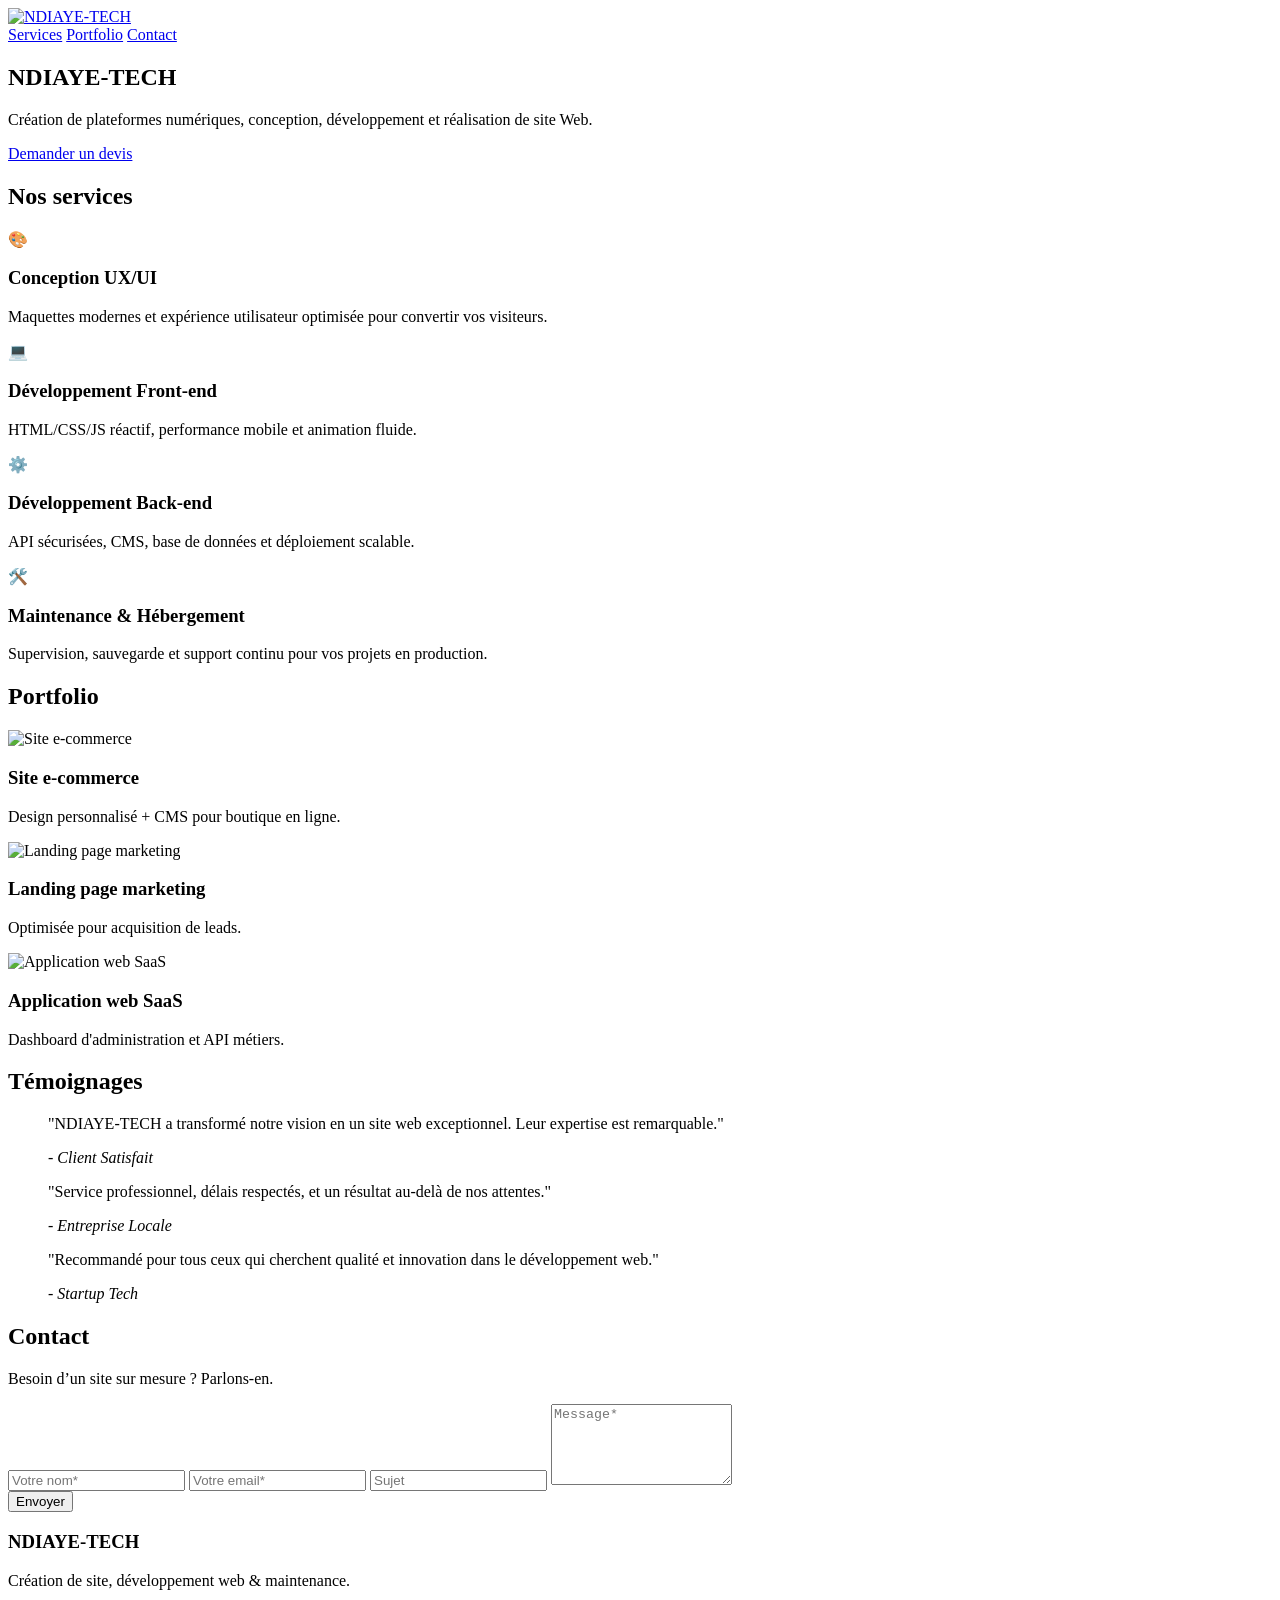
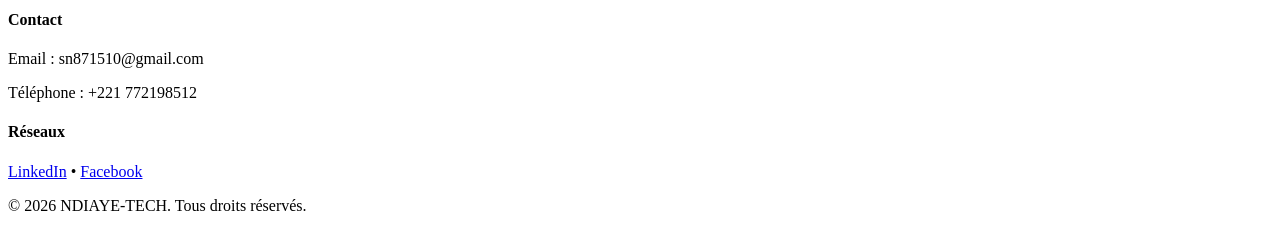
==== index.html @ 56612da7 "Create index.html" ====
<!doctype html>
<html lang="fr">
  <head>
    <meta charset="UTF-8" />
    <meta name="viewport" content="width=device-width, initial-scale=1.0" />
    <title>NDIAYE-TECH - Agence Web</title>
    <meta name="description" content="NDIAYE-TECH - Conception et réalisation de sites Web" />
    <link rel="preconnect" href="https://fonts.googleapis.com" />
    <link rel="preconnect" href="https://fonts.gstatic.com" crossorigin />
    <link href="https://fonts.googleapis.com/css2?family=Inter:wght@400;600;700;800&display=swap" rel="stylesheet" />
    <link rel="stylesheet" href="styles.css" />
  </head>
  <body>
    <header class="site-header">
      <div class="container">
        <a href="#" class="logo">
          <img src="logo.png" alt="NDIAYE-TECH" />
        </a>
        <nav>
          <a href="#services">Services</a>
          <a href="#portfolio">Portfolio</a>
          <a href="#contact">Contact</a>
        </nav>
      </div>
    </header>

    <main>
      <section class="hero" id="home">
        <div class="container hero-content">
          <h1>NDIAYE-TECH</h1>
          <p>Création de plateformes numériques, conception, développement et réalisation de site Web.</p>
          <a class="btn btn-primary" href="#contact">Demander un devis</a>
        </div>
      </section>

      <section id="services" class="section services">
        <div class="container">
          <h2>Nos services</h2>
          <div class="grid cards">
            <article class="card">
              <div class="icon">🎨</div>
              <h3>Conception UX/UI</h3>
              <p>Maquettes modernes et expérience utilisateur optimisée pour convertir vos visiteurs.</p>
            </article>
            <article class="card">
              <div class="icon">💻</div>
              <h3>Développement Front-end</h3>
              <p>HTML/CSS/JS réactif, performance mobile et animation fluide.</p>
            </article>
            <article class="card">
              <div class="icon">⚙️</div>
              <h3>Développement Back-end</h3>
              <p>API sécurisées, CMS, base de données et déploiement scalable.</p>
            </article>
            <article class="card">
              <div class="icon">🛠️</div>
              <h3>Maintenance & Hébergement</h3>
              <p>Supervision, sauvegarde et support continu pour vos projets en production.</p>
            </article>
          </div>
        </div>
      </section>

      <section id="portfolio" class="section portfolio">
        <div class="container">
          <h2>Portfolio</h2>
          <div class="grid cards">
            <article class="card">
              <img src="https://images.unsplash.com/photo-1552664730-d307ca884978?ixlib=rb-4.0.3&auto=format&fit=crop&w=800&q=80" alt="Site e-commerce" />
              <h3>Site e-commerce</h3>
              <p>Design personnalisé + CMS pour boutique en ligne.</p>
            </article>
            <article class="card">
              <img src="https://images.unsplash.com/photo-1517694712202-14dd9538aa97?ixlib=rb-4.0.3&auto=format&fit=crop&w=800&q=80" alt="Landing page marketing" />
              <h3>Landing page marketing</h3>
              <p>Optimisée pour acquisition de leads.</p>
            </article>
            <article class="card">
              <img src="https://images.unsplash.com/photo-1551288049-bebda4e38f71?ixlib=rb-4.0.3&auto=format&fit=crop&w=800&q=80" alt="Application web SaaS" />
              <h3>Application web SaaS</h3>
              <p>Dashboard d'administration et API métiers.</p>
            </article>
          </div>
        </div>
      </section>

      <section id="testimonials" class="section testimonials">
        <div class="container">
          <h2>Témoignages</h2>
          <div class="grid testimonials-grid">
            <blockquote class="testimonial">
              <p>"NDIAYE-TECH a transformé notre vision en un site web exceptionnel. Leur expertise est remarquable."</p>
              <cite>- Client Satisfait</cite>
            </blockquote>
            <blockquote class="testimonial">
              <p>"Service professionnel, délais respectés, et un résultat au-delà de nos attentes."</p>
              <cite>- Entreprise Locale</cite>
            </blockquote>
            <blockquote class="testimonial">
              <p>"Recommandé pour tous ceux qui cherchent qualité et innovation dans le développement web."</p>
              <cite>- Startup Tech</cite>
            </blockquote>
          </div>
        </div>
      </section>

      <section id="contact" class="section contact">
        <div class="container">
          <h2>Contact</h2>
          <p>Besoin d’un site sur mesure ? Parlons-en.</p>
          <form id="contactForm" class="form" autocomplete="off">
            <div class="form-grid">
              <input type="text" id="name" required placeholder="Votre nom*" />
              <input type="email" id="email" required placeholder="Votre email*" />
              <input type="text" id="subject" placeholder="Sujet" />
              <textarea id="message" rows="5" required placeholder="Message*"></textarea>
            </div>
            <button type="submit" class="btn btn-primary">Envoyer</button>
            <p id="feedback" class="feedback" aria-live="polite"></p>
          </form>
        </div>
      </section>
    </main>

    <footer class="site-footer">
      <div class="container footer-grid">
        <div>
          <h3>NDIAYE-TECH</h3>
          <p>Création de site, développement web & maintenance.</p>
        </div>
        <div>
          <h4>Contact</h4>
          <p>Email : sn871510@gmail.com</p>
          <p>Téléphone : +221 772198512</p>
        </div>
        <div>
          <h4>Réseaux</h4>
          <p><a href="#">LinkedIn</a> • <a href="#">Facebook</a></p>
        </div>
      </div>
      <p class="copyright">© 2026 NDIAYE-TECH. Tous droits réservés.</p>
    </footer>

    <script src="script.js"></script>
  </body>
</html>
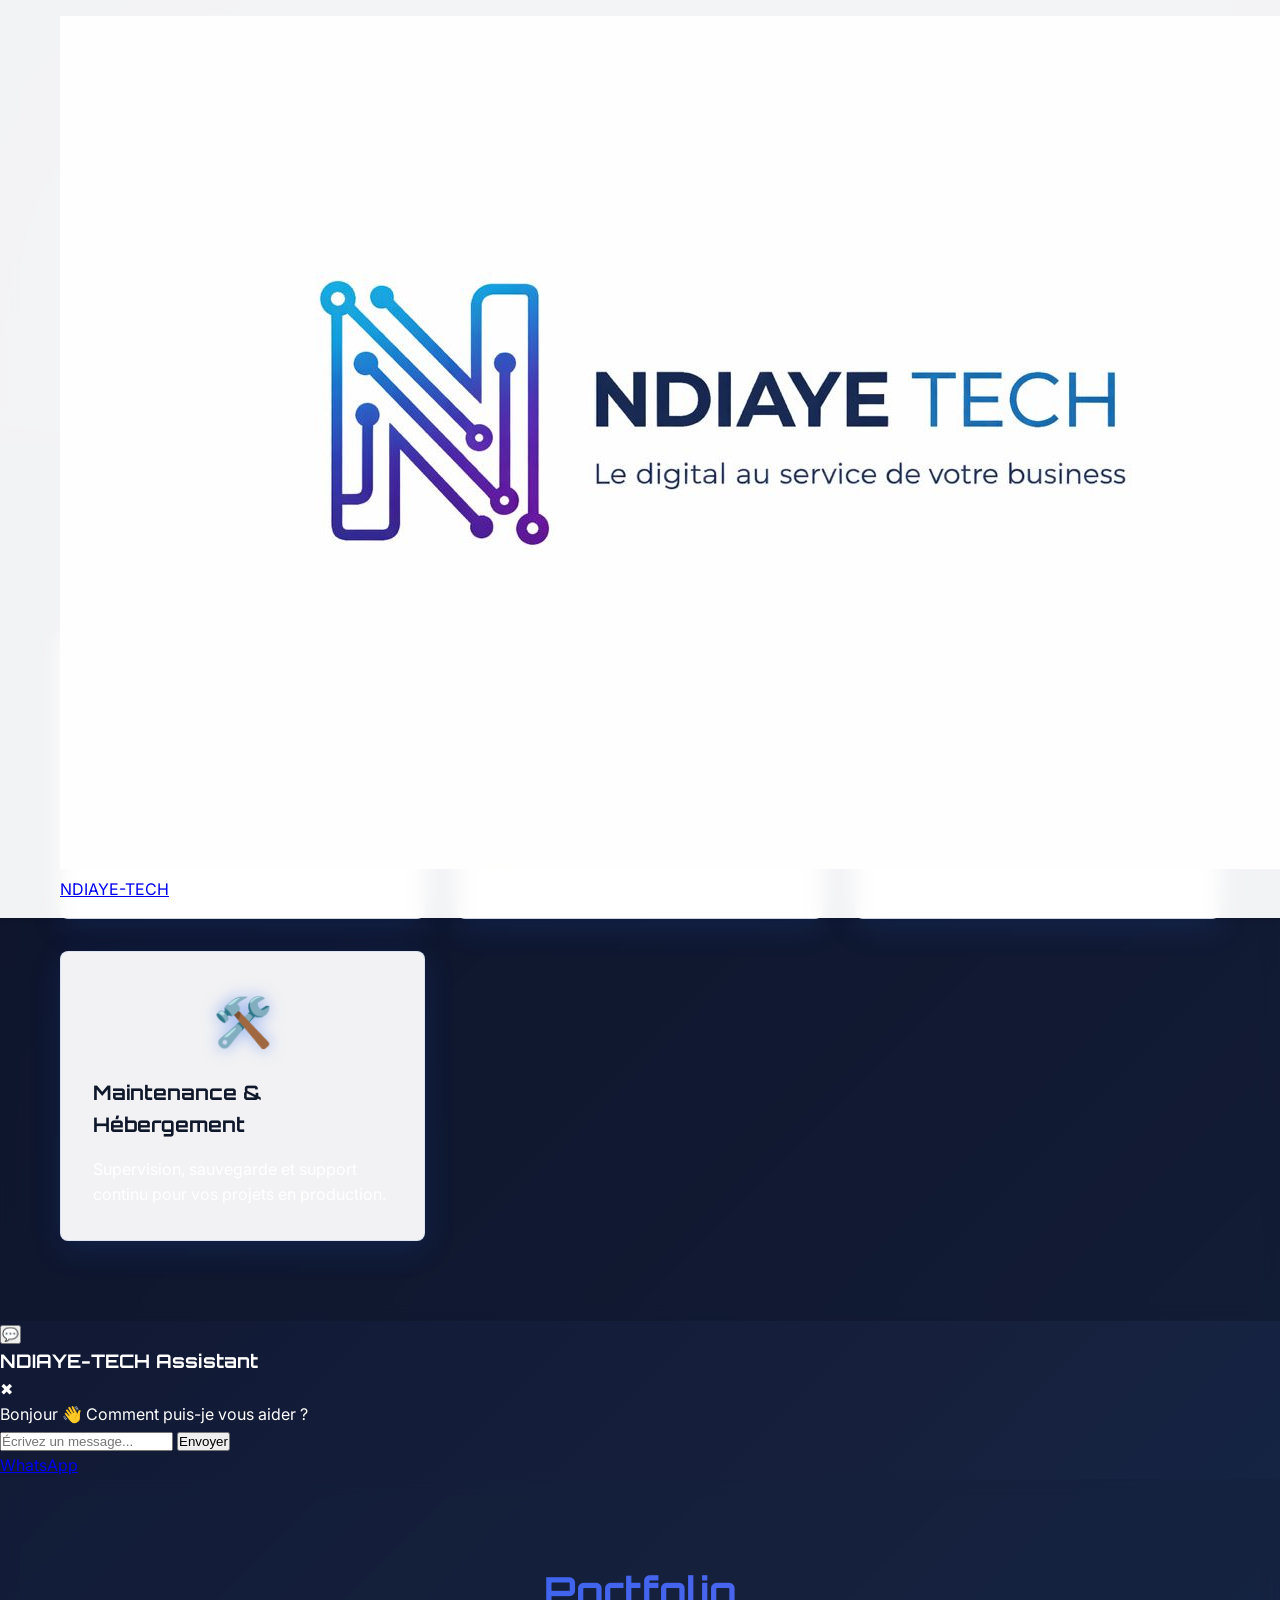
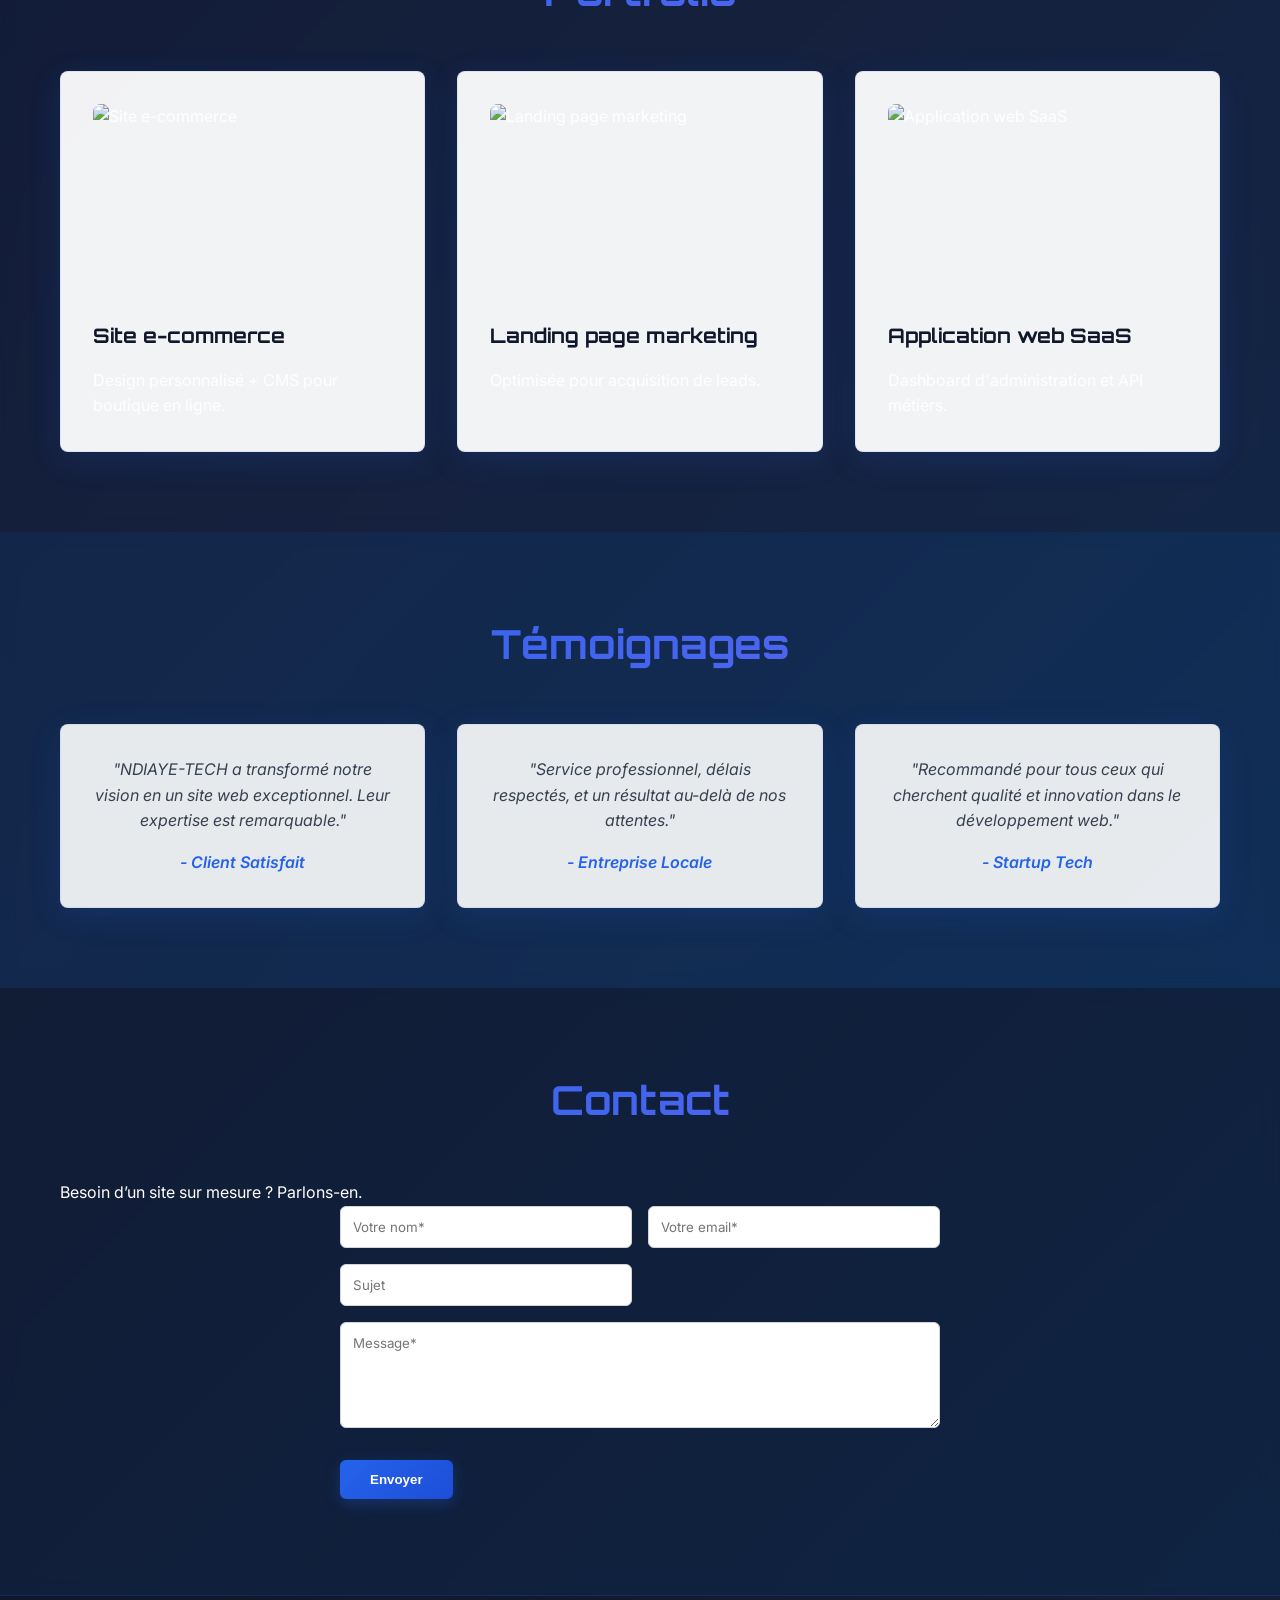
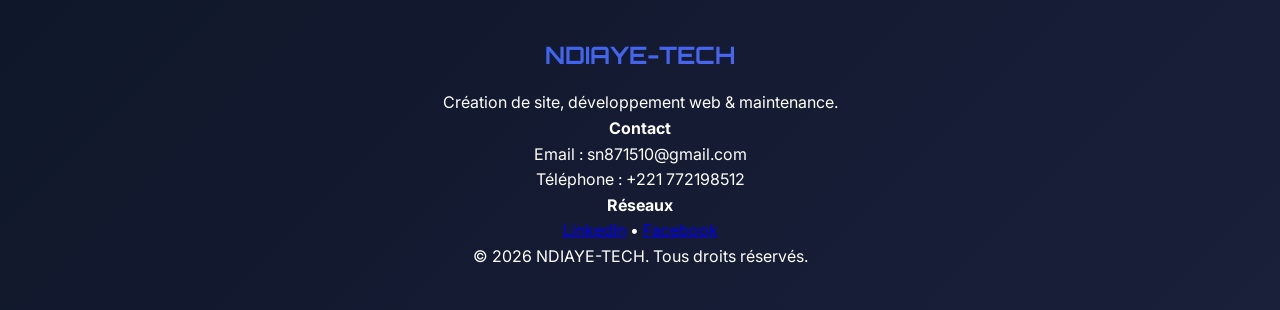
==== commit 20a788b7: "Update index.html" ====
--- a/index.html
+++ b/index.html
@@ -1,147 +1,196 @@
+<!doctype html>
+<script src="script.js"></script>
+<html lang="fr">
+<head>
+  <meta charset="UTF-8">
+  <meta name="viewport" content="width=device-width, initial-scale=1.0">
+  <title>NDIAYE-TECH - Agence Web</title>
+  <meta name="description" content="NDIAYE-TECH - Conception et réalisation de sites Web">
+  
+  <!-- Fonts -->
+  <link rel="preconnect" href="https://fonts.googleapis.com">
+  <link rel="preconnect" href="https://fonts.gstatic.com" crossorigin>
+  <link href="https://fonts.googleapis.com/css2?family=Orbitron:wght@400;700;900&family=Inter:wght@400;600;700;800&display=swap" rel="stylesheet">
+  
+  <!-- CSS -->
+  <link rel="stylesheet" href="styles.css">
+</head>
+<body>
 
-<!doctype html>
-<html lang="fr">
-  <head>
-    <meta charset="UTF-8" />
-    <meta name="viewport" content="width=device-width, initial-scale=1.0" />
-    <title>NDIAYE-TECH - Agence Web</title>
-    <meta name="description" content="NDIAYE-TECH - Conception et réalisation de sites Web" />
-    <link rel="preconnect" href="https://fonts.googleapis.com" />
-    <link rel="preconnect" href="https://fonts.gstatic.com" crossorigin />
-    <link href="https://fonts.googleapis.com/css2?family=Inter:wght@400;600;700;800&display=swap" rel="stylesheet" />
-    <link rel="stylesheet" href="styles.css" />
-  </head>
-  <body>
-    <header class="site-header">
+  <!-- HEADER -->
+ <header class="site-header">
+  <div class="container">
+
+    <a href="index.html" class="logo-container">
+     <img src="logo.png" alt="Logo NDIAYE-TECH">
+      <span class="logo-text">NDIAYE-TECH</span>
+    </a>
+
+    <nav>
+      <a href="#services">Services</a>
+      <a href="#portfolio">Portfolio</a>
+      <a href="#contact">Contact</a>
+    </nav>
+
+  </div>
+</header>
+  <!-- HERO -->
+  <main>
+    <section class="hero" id="home">
+      <div class="container hero-content">
+        <h1>NDIAYE-TECH</h1>
+        <p>Création de plateformes numériques, conception, développement et réalisation de site Web.</p>
+        <a class="btn btn-primary" href="#contact">Demander un devis</a>
+      </div>
+    </section>
+
+    <!-- SERVICES -->
+    <section id="services" class="section services">
       <div class="container">
-        <a href="#" class="logo">
-          <img src="logo.png" alt="NDIAYE-TECH" />
-        </a>
-        <nav>
-          <a href="#services">Services</a>
-          <a href="#portfolio">Portfolio</a>
-          <a href="#contact">Contact</a>
-        </nav>
-      </div>
-    </header>
-
-    <main>
-      <section class="hero" id="home">
-        <div class="container hero-content">
-          <h1>NDIAYE-TECH</h1>
-          <p>Création de plateformes numériques, conception, développement et réalisation de site Web.</p>
-          <a class="btn btn-primary" href="#contact">Demander un devis</a>
-        </div>
-      </section>
-
-      <section id="services" class="section services">
-        <div class="container">
-          <h2>Nos services</h2>
-          <div class="grid cards">
-            <article class="card">
-              <div class="icon">🎨</div>
-              <h3>Conception UX/UI</h3>
-              <p>Maquettes modernes et expérience utilisateur optimisée pour convertir vos visiteurs.</p>
-            </article>
-            <article class="card">
-              <div class="icon">💻</div>
-              <h3>Développement Front-end</h3>
-              <p>HTML/CSS/JS réactif, performance mobile et animation fluide.</p>
-            </article>
-            <article class="card">
-              <div class="icon">⚙️</div>
-              <h3>Développement Back-end</h3>
-              <p>API sécurisées, CMS, base de données et déploiement scalable.</p>
-            </article>
-            <article class="card">
-              <div class="icon">🛠️</div>
-              <h3>Maintenance & Hébergement</h3>
-              <p>Supervision, sauvegarde et support continu pour vos projets en production.</p>
-            </article>
-          </div>
-        </div>
-      </section>
-
-      <section id="portfolio" class="section portfolio">
-        <div class="container">
-          <h2>Portfolio</h2>
-          <div class="grid cards">
-            <article class="card">
-              <img src="https://images.unsplash.com/photo-1552664730-d307ca884978?ixlib=rb-4.0.3&auto=format&fit=crop&w=800&q=80" alt="Site e-commerce" />
-              <h3>Site e-commerce</h3>
-              <p>Design personnalisé + CMS pour boutique en ligne.</p>
-            </article>
-            <article class="card">
-              <img src="https://images.unsplash.com/photo-1517694712202-14dd9538aa97?ixlib=rb-4.0.3&auto=format&fit=crop&w=800&q=80" alt="Landing page marketing" />
-              <h3>Landing page marketing</h3>
-              <p>Optimisée pour acquisition de leads.</p>
-            </article>
-            <article class="card">
-              <img src="https://images.unsplash.com/photo-1551288049-bebda4e38f71?ixlib=rb-4.0.3&auto=format&fit=crop&w=800&q=80" alt="Application web SaaS" />
-              <h3>Application web SaaS</h3>
-              <p>Dashboard d'administration et API métiers.</p>
-            </article>
-          </div>
-        </div>
-      </section>
-
-      <section id="testimonials" class="section testimonials">
-        <div class="container">
-          <h2>Témoignages</h2>
-          <div class="grid testimonials-grid">
-            <blockquote class="testimonial">
-              <p>"NDIAYE-TECH a transformé notre vision en un site web exceptionnel. Leur expertise est remarquable."</p>
-              <cite>- Client Satisfait</cite>
-            </blockquote>
-            <blockquote class="testimonial">
-              <p>"Service professionnel, délais respectés, et un résultat au-delà de nos attentes."</p>
-              <cite>- Entreprise Locale</cite>
-            </blockquote>
-            <blockquote class="testimonial">
-              <p>"Recommandé pour tous ceux qui cherchent qualité et innovation dans le développement web."</p>
-              <cite>- Startup Tech</cite>
-            </blockquote>
-          </div>
-        </div>
-      </section>
-
-      <section id="contact" class="section contact">
-        <div class="container">
-          <h2>Contact</h2>
-          <p>Besoin d’un site sur mesure ? Parlons-en.</p>
-          <form id="contactForm" class="form" autocomplete="off">
-            <div class="form-grid">
-              <input type="text" id="name" required placeholder="Votre nom*" />
-              <input type="email" id="email" required placeholder="Votre email*" />
-              <input type="text" id="subject" placeholder="Sujet" />
-              <textarea id="message" rows="5" required placeholder="Message*"></textarea>
-            </div>
-            <button type="submit" class="btn btn-primary">Envoyer</button>
-            <p id="feedback" class="feedback" aria-live="polite"></p>
-          </form>
-        </div>
-      </section>
-    </main>
-
-    <footer class="site-footer">
-      <div class="container footer-grid">
-        <div>
-          <h3>NDIAYE-TECH</h3>
-          <p>Création de site, développement web & maintenance.</p>
-        </div>
-        <div>
-          <h4>Contact</h4>
-          <p>Email : sn871510@gmail.com</p>
-          <p>Téléphone : +221 772198512</p>
-        </div>
-        <div>
-          <h4>Réseaux</h4>
-          <p><a href="#">LinkedIn</a> • <a href="#">Facebook</a></p>
+        <h2>Nos services</h2>
+        <div class="grid cards">
+          <article class="card">
+            <div class="icon">🎨</div>
+            <h3>Conception UX/UI</h3>
+            <p>Maquettes modernes et expérience utilisateur optimisée pour convertir vos visiteurs.</p>
+          </article>
+          <article class="card">
+            <div class="icon">💻</div>
+            <h3>Développement Front-end</h3>
+            <p>HTML/CSS/JS réactif, performance mobile et animation fluide.</p>
+          </article>
+          <article class="card">
+            <div class="icon">⚙️</div>
+            <h3>Développement Back-end</h3>
+            <p>API sécurisées, CMS, base de données et déploiement scalable.</p>
+          </article>
+          <article class="card">
+            <div class="icon">🛠️</div>
+            <h3>Maintenance & Hébergement</h3>
+            <p>Supervision, sauvegarde et support continu pour vos projets en production.</p>
+          </article>
         </div>
       </div>
-      <p class="copyright">© 2026 NDIAYE-TECH. Tous droits réservés.</p>
-    </footer>
+    </section>
+    <div class="particles"></div>
+    <!-- CHATBOT -->
+<div class="chatbot-container">
+  
+  <button class="chat-toggle" id="chatToggle">
+    💬
+  </button>
 
-    <script src="script.js"></script>
-  </body>
+  <div class="chatbox" id="chatbox">
+    
+    <div class="chat-header">
+      <h3>NDIAYE-TECH Assistant</h3>
+      <span id="closeChat">✖</span>
+    </div>
+
+    <div class="chat-body" id="chatBody">
+      <div class="bot-message">
+        Bonjour 👋  
+        Comment puis-je vous aider ?
+      </div>
+    </div>
+
+    <div class="chat-footer">
+      <input type="text" id="userInput" placeholder="Écrivez un message...">
+      <button id="sendBtn">Envoyer</button>
+    </div>
+
+  </div>
+</div>
+<a href="https://wa.me/221772198512" class="whatsapp-btn">
+  WhatsApp
+</a>
+<script src="https://unpkg.com/scrollreveal"></script>
+<div class="particles"></div>
+
+    <!-- PORTFOLIO -->
+    <section id="portfolio" class="section portfolio">
+      <div class="container">
+        <h2>Portfolio</h2>
+        <div class="grid cards">
+          <article class="card">
+            <img src="https://images.unsplash.com/photo-1552664730-d307ca884978?ixlib=rb-4.0.3&auto=format&fit=crop&w=800&q=80" alt="Site e-commerce">
+            <h3>Site e-commerce</h3>
+            <p>Design personnalisé + CMS pour boutique en ligne.</p>
+          </article>
+          <article class="card">
+            <img src="https://images.unsplash.com/photo-1517694712202-14dd9538aa97?ixlib=rb-4.0.3&auto=format&fit=crop&w=800&q=80" alt="Landing page marketing">
+            <h3>Landing page marketing</h3>
+            <p>Optimisée pour acquisition de leads.</p>
+          </article>
+          <article class="card">
+            <img src="https://images.unsplash.com/photo-1551288049-bebda4e38f71?ixlib=rb-4.0.3&auto=format&fit=crop&w=800&q=80" alt="Application web SaaS">
+            <h3>Application web SaaS</h3>
+            <p>Dashboard d'administration et API métiers.</p>
+          </article>
+        </div>
+      </div>
+    </section>
+
+    <!-- TESTIMONIALS -->
+    <section id="testimonials" class="section testimonials">
+      <div class="container">
+        <h2>Témoignages</h2>
+        <div class="grid testimonials-grid">
+          <blockquote class="testimonial">
+            <p>"NDIAYE-TECH a transformé notre vision en un site web exceptionnel. Leur expertise est remarquable."</p>
+            <cite>- Client Satisfait</cite>
+          </blockquote>
+          <blockquote class="testimonial">
+            <p>"Service professionnel, délais respectés, et un résultat au-delà de nos attentes."</p>
+            <cite>- Entreprise Locale</cite>
+          </blockquote>
+          <blockquote class="testimonial">
+            <p>"Recommandé pour tous ceux qui cherchent qualité et innovation dans le développement web."</p>
+            <cite>- Startup Tech</cite>
+          </blockquote>
+        </div>
+      </div>
+    </section>
+
+    <!-- CONTACT -->
+    <section id="contact" class="section contact">
+      <div class="container">
+        <h2>Contact</h2>
+        <p>Besoin d’un site sur mesure ? Parlons-en.</p>
+        <form id="contactForm" class="form" autocomplete="off">
+          <div class="form-grid">
+            <input type="text" id="name" required placeholder="Votre nom*">
+            <input type="email" id="email" required placeholder="Votre email*">
+            <input type="text" id="subject" placeholder="Sujet">
+            <textarea id="message" rows="5" required placeholder="Message*"></textarea>
+          </div>
+          <button type="submit" class="btn btn-primary">Envoyer</button>
+          <p id="feedback" class="feedback" aria-live="polite"></p>
+        </form>
+      </div>
+    </section>
+  </main>
+
+  <!-- FOOTER -->
+  <footer class="site-footer">
+    <div class="container footer-grid">
+      <div>
+        <h3>NDIAYE-TECH</h3>
+        <p>Création de site, développement web & maintenance.</p>
+      </div>
+      <div>
+        <h4>Contact</h4>
+        <p>Email : sn871510@gmail.com</p>
+        <p>Téléphone : +221 772198512</p>
+      </div>
+      <div>
+        <h4>Réseaux</h4>
+        <p><a href="#">LinkedIn</a> • <a href="#">Facebook</a></p>
+      </div>
+    </div>
+    <p class="copyright">© 2026 NDIAYE-TECH. Tous droits réservés.</p>
+  </footer>
+
+  <script src="script.js"></script>
+</body>
 </html>
--- a/styles.css
+++ b/styles.css
@@ -0,0 +1,425 @@
+@import url('https://fonts.googleapis.com/css2?family=Orbitron:wght@400;700;900&family=Inter:wght@400;600;700;800&display=swap');
+
+/* Reset et base */
+* {
+  margin: 0;
+  padding: 0;
+  box-sizing: border-box;
+}
+
+body {
+  font-family: 'Inter', sans-serif;
+  line-height: 1.6;
+  color: #ffffff;
+  scroll-behavior: smooth;
+  background: linear-gradient(135deg, #0a0e27 0%, #16213e 50%, #0f3460 100%);
+  position: relative;
+  min-height: 100vh;
+}
+
+body::before {
+  content: '';
+  position: fixed;
+  top: 0;
+  left: 0;
+  width: 100%;
+  height: 100%;
+  background: 
+    linear-gradient(90deg, rgba(37, 99, 235, 0.05) 1px, transparent 1px),
+    linear-gradient(rgba(37, 99, 235, 0.05) 1px, transparent 1px);
+  background-size: 50px 50px;
+  pointer-events: none;
+  z-index: -2;
+  animation: gridMove 20s linear infinite;
+}
+
+body::after {
+  content: '';
+  position: fixed;
+  top: 0;
+  left: 0;
+  width: 100%;
+  height: 100%;
+  background: 
+    radial-gradient(circle at 20% 50%, rgba(37, 99, 235, 0.1) 0%, transparent 50%),
+    radial-gradient(circle at 80% 80%, rgba(99, 102, 241, 0.1) 0%, transparent 50%),
+    radial-gradient(circle at 40% 20%, rgba(14, 165, 233, 0.05) 0%, transparent 40%);
+  pointer-events: none;
+  z-index: -1;
+  animation: glowMove 15s ease-in-out infinite;
+}
+
+@keyframes gridMove {
+  0% { transform: translate(0, 0); }
+  100% { transform: translate(50px, 50px); }
+}
+
+@keyframes glowMove {
+  0%, 100% { opacity: 0.5; transform: scale(1); }
+  50% { opacity: 0.8; transform: scale(1.1); }
+}
+
+h1, h2, h3 {
+  font-family: 'Orbitron', 'Inter', sans-serif;
+}
+.logo img {
+  max-height: 50px;
+  width: auto;
+  display: block;
+}
+
+.container {
+  max-width: 1200px;
+  margin: 0 auto;
+  padding: 0 20px;
+}
+
+/* Header */
+.site-header {
+  background: #fff;
+  box-shadow: 0 2px 4px rgba(0,0,0,0.1);
+  position: fixed;
+  width: 100%;
+  top: 0;
+  z-index: 100;
+  backdrop-filter: blur(10px);
+  background: rgba(255, 255, 255, 0.95);
+}
+
+.site-header .container {
+  display: flex;
+  justify-content: space-between;
+  align-items: center;
+  padding: 1rem 20px;
+}
+
+.logo {
+  display: inline-block;
+  max-height: 80px;
+  line-height: 1;
+}
+
+.logo img {
+  max-height: 80px;
+  width: auto;
+  display: block;
+}
+
+nav a {
+  margin-left: 2rem;
+  text-decoration: none;
+  color: #ffffff;
+  font-weight: 600;
+  transition: all 0.3s ease;
+}
+
+nav a:hover {
+  color: #60a5fa;
+  text-shadow: 0 0 10px rgba(96, 165, 250, 0.5);
+}
+
+/* Hero */
+.hero {
+  background: linear-gradient(135deg, #0f172a 0%, #1e293b 50%, #0f172a 100%);
+  position: relative;
+  overflow: hidden;
+  color: white;
+  padding: 120px 0 80px;
+  text-align: center;
+}
+
+.hero::before {
+  content: '';
+  position: absolute;
+  top: 0;
+  left: 0;
+  right: 0;
+  bottom: 0;
+  background: 
+    radial-gradient(circle at 20% 50%, rgba(37, 99, 235, 0.2) 0%, transparent 50%),
+    radial-gradient(circle at 80% 80%, rgba(99, 102, 241, 0.2) 0%, transparent 50%);
+  pointer-events: none;
+}
+
+.hero-content {
+  position: relative;
+  z-index: 1;
+}
+
+.hero h1 {
+  font-size: 3rem;
+  font-weight: 800;
+  margin-bottom: 1rem;
+}
+
+.hero p {
+  font-size: 1.2rem;
+  margin-bottom: 2rem;
+  max-width: 600px;
+  margin-left: auto;
+  margin-right: auto;
+}
+
+/* Boutons */
+.btn {
+  display: inline-block;
+  padding: 12px 30px;
+  text-decoration: none;
+  border-radius: 6px;
+  font-weight: 600;
+  transition: all 0.3s ease;
+  cursor: pointer;
+  border: none;
+  position: relative;
+  overflow: hidden;
+}
+
+.btn::before {
+  content: '';
+  position: absolute;
+  top: 0;
+  left: -100%;
+  width: 100%;
+  height: 100%;
+  background: rgba(255, 255, 255, 0.2);
+  transition: left 0.3s ease;
+  z-index: -1;
+}
+
+.btn:hover::before {
+  left: 100%;
+}
+
+.btn-primary {
+  background: linear-gradient(135deg, #2563eb 0%, #1d4ed8 100%);
+  color: white;
+  box-shadow: 0 4px 15px rgba(37, 99, 235, 0.3);
+}
+
+.btn-primary:hover {
+  transform: translateY(-3px);
+  box-shadow: 0 8px 20px rgba(37, 99, 235, 0.5);
+}
+
+/* Sections */
+.section {
+  padding: 80px 0;
+  position: relative;
+  z-index: 1;
+}
+
+.section.services {
+  background: rgba(15, 23, 42, 0.5);
+  backdrop-filter: blur(8px);
+}
+
+.section.portfolio {
+  background: rgba(22, 33, 62, 0.4);
+  backdrop-filter: blur(8px);
+}
+
+.section.testimonials {
+  background: rgba(15, 52, 96, 0.4);
+  backdrop-filter: blur(8px);
+}
+
+.section.contact {
+  background: rgba(15, 23, 42, 0.5);
+  backdrop-filter: blur(8px);
+}
+
+.section h2 {
+  text-align: center;
+  font-size: 2.5rem;
+  font-weight: 700;
+  margin-bottom: 3rem;
+  color: white;
+  background: linear-gradient(135deg, #2563eb 0%, #6366f1 100%);
+  -webkit-background-clip: text;
+  -webkit-text-fill-color: transparent;
+  background-clip: text;
+}
+
+/* Grille */
+.grid {
+  display: grid;
+  grid-template-columns: repeat(auto-fit, minmax(300px, 1fr));
+  gap: 2rem;
+}
+
+/* Cartes */
+.card {
+  background: rgba(255, 255, 255, 0.95);
+  padding: 2rem;
+  border-radius: 8px;
+  box-shadow: 0 8px 32px rgba(37, 99, 235, 0.15);
+  transition: transform 0.3s, box-shadow 0.3s, backdrop-filter 0.3s;
+  border: 1px solid rgba(37, 99, 235, 0.1);
+}
+
+.card:hover {
+  transform: translateY(-5px);
+  box-shadow: 0 12px 48px rgba(37, 99, 235, 0.25);
+  border-color: rgba(37, 99, 235, 0.3);
+}
+
+.card img {
+  width: 100%;
+  height: 200px;
+  object-fit: cover;
+  border-radius: 8px 8px 0 0;
+  margin-bottom: 1rem;
+  display: block;
+  margin-left: auto;
+  margin-right: auto;
+}
+
+.card .icon {
+  font-size: 3rem;
+  text-align: center;
+  margin-bottom: 1rem;
+  filter: drop-shadow(0 0 8px rgba(37, 99, 235, 0.5));
+}
+
+.card h3 {
+  font-size: 1.25rem;
+  font-weight: 700;
+  margin-bottom: 1rem;
+  color: #0f172a;
+}
+
+/* Formulaire */
+.form {
+  max-width: 600px;
+  margin: 0 auto;
+}
+
+.form-grid {
+  display: grid;
+  grid-template-columns: 1fr 1fr;
+  gap: 1rem;
+  margin-bottom: 2rem;
+}
+
+.form-grid input,
+.form-grid textarea {
+  padding: 12px;
+  border: 1px solid #d1d5db;
+  border-radius: 6px;
+  font-family: inherit;
+}
+
+.form-grid textarea {
+  grid-column: 1 / -1;
+}
+
+.feedback {
+  margin-top: 1rem;
+  font-weight: 600;
+}
+
+/* Testimonials */
+.testimonials {
+  background: #f8fafc;
+}
+
+.testimonials h2 {
+  text-align: center;
+  font-size: 2.5rem;
+  font-weight: 700;
+  margin-bottom: 3rem;
+  color: #1f2937;
+}
+
+.testimonials-grid {
+  display: grid;
+  grid-template-columns: repeat(auto-fit, minmax(300px, 1fr));
+  gap: 2rem;
+}
+
+.testimonial {
+  background: rgba(255, 255, 255, 0.9);
+  padding: 2rem;
+  border-radius: 8px;
+  box-shadow: 0 8px 32px rgba(37, 99, 235, 0.15);
+  font-style: italic;
+  text-align: center;
+  border: 1px solid rgba(37, 99, 235, 0.1);
+  transition: all 0.3s ease;
+}
+
+.testimonial:hover {
+  background: rgba(255, 255, 255, 0.98);
+  box-shadow: 0 12px 48px rgba(37, 99, 235, 0.25);
+}
+
+.testimonial p {
+  margin-bottom: 1rem;
+  color: #374151;
+}
+
+.testimonial cite {
+  font-weight: 600;
+  color: #2563eb;
+}
+
+/* Footer */
+.site-footer {
+  background: linear-gradient(135deg, #0f172a 0%, #1a1f3a 100%);
+  color: white;
+  padding: 40px 0;
+  text-align: center;
+  border-top: 1px solid rgba(37, 99, 235, 0.2);
+}
+
+.site-footer h3 {
+  font-size: 1.5rem;
+  font-weight: 700;
+  margin-bottom: 1rem;
+  background: linear-gradient(135deg, #2563eb 0%, #6366f1 100%);
+  -webkit-background-clip: text;
+  -webkit-text-fill-color: transparent;
+  background-clip: text;
+}
+
+/* Animations */
+@keyframes fadeIn {
+  from {
+    opacity: 0;
+    transform: translateY(30px);
+  }
+  to {
+    opacity: 1;
+    transform: translateY(0);
+  }
+}
+
+.section {
+  animation: fadeIn 0.8s ease-out;
+}
+
+/* Responsive */
+@media (max-width: 768px) {
+  .site-header .container {
+    flex-direction: column;
+    gap: 1rem;
+  }
+
+  nav {
+    display: flex;
+    flex-wrap: wrap;
+    justify-content: center;
+  }
+
+  nav a {
+    margin: 0 1rem;
+  }
+
+  .hero h1 {
+    font-size: 2rem;
+  }
+
+  .form-grid {
+    grid-template-columns: 1fr;
+  }
+}
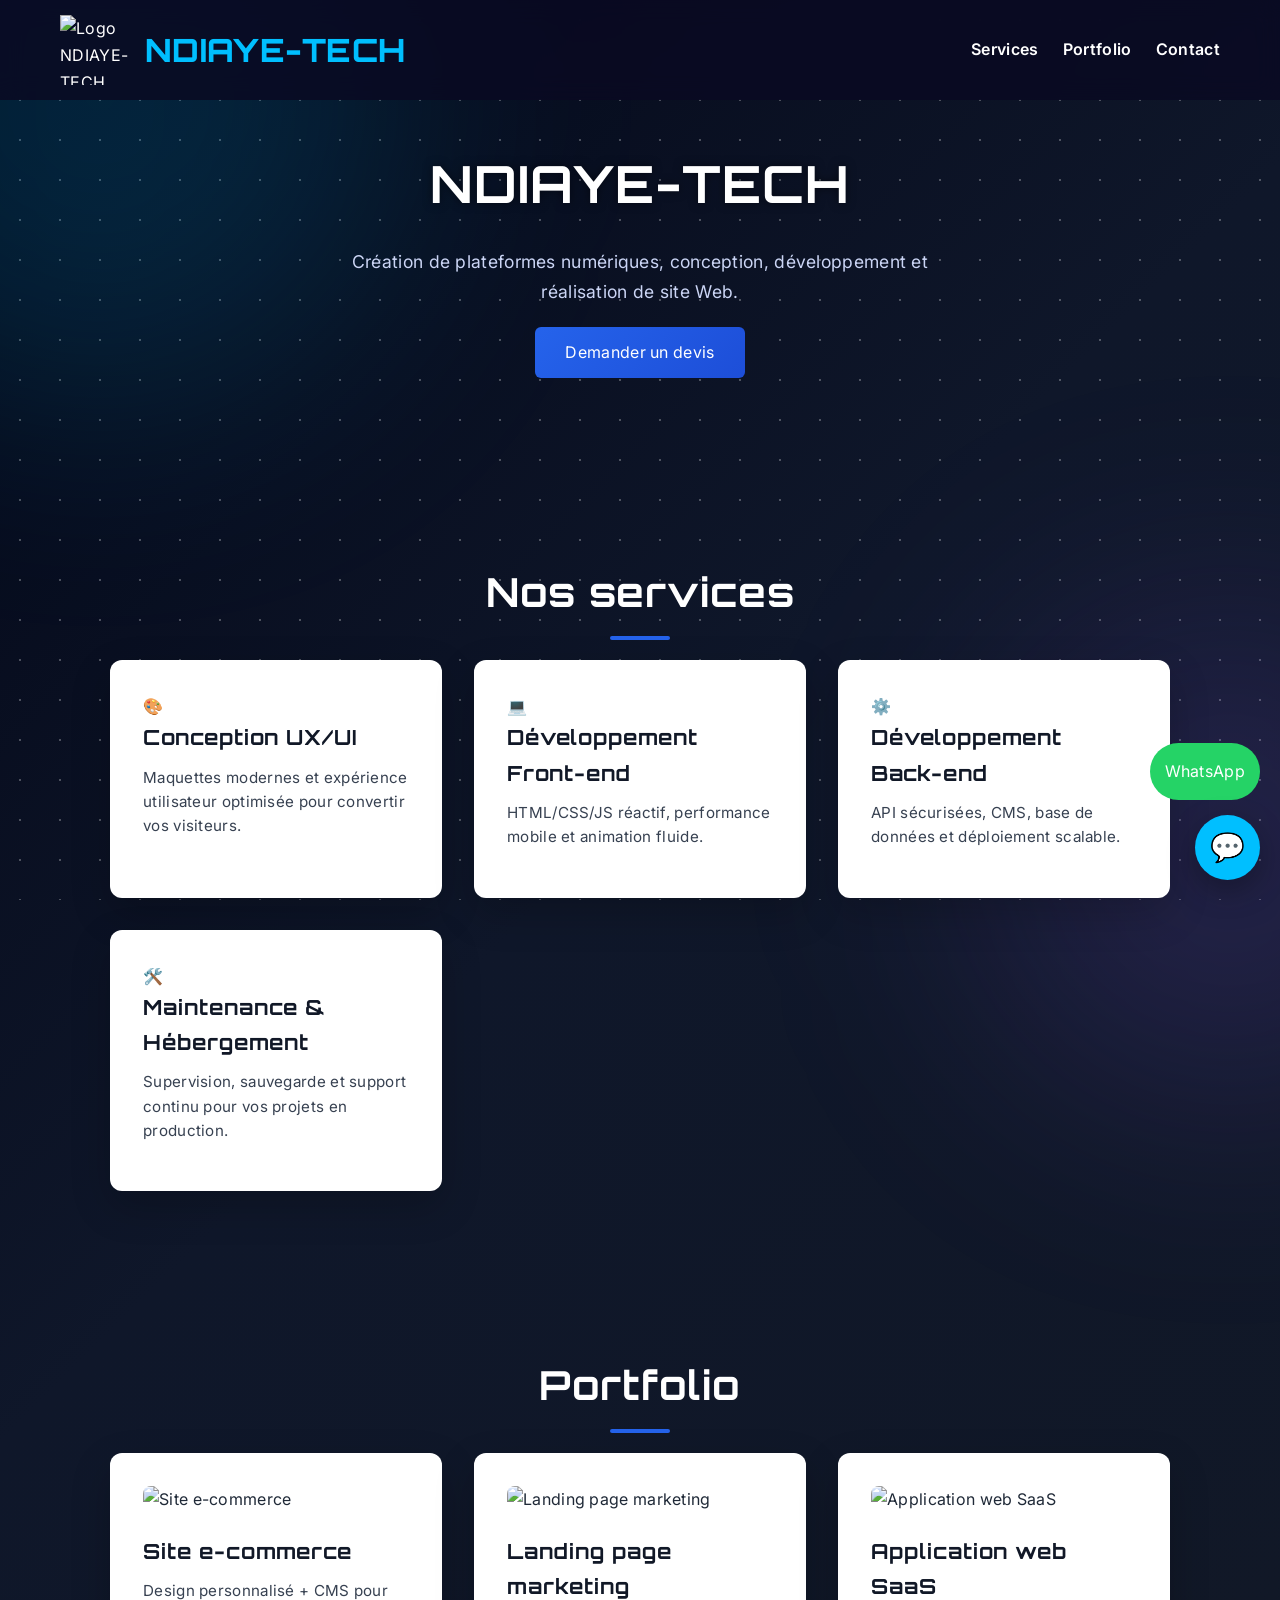
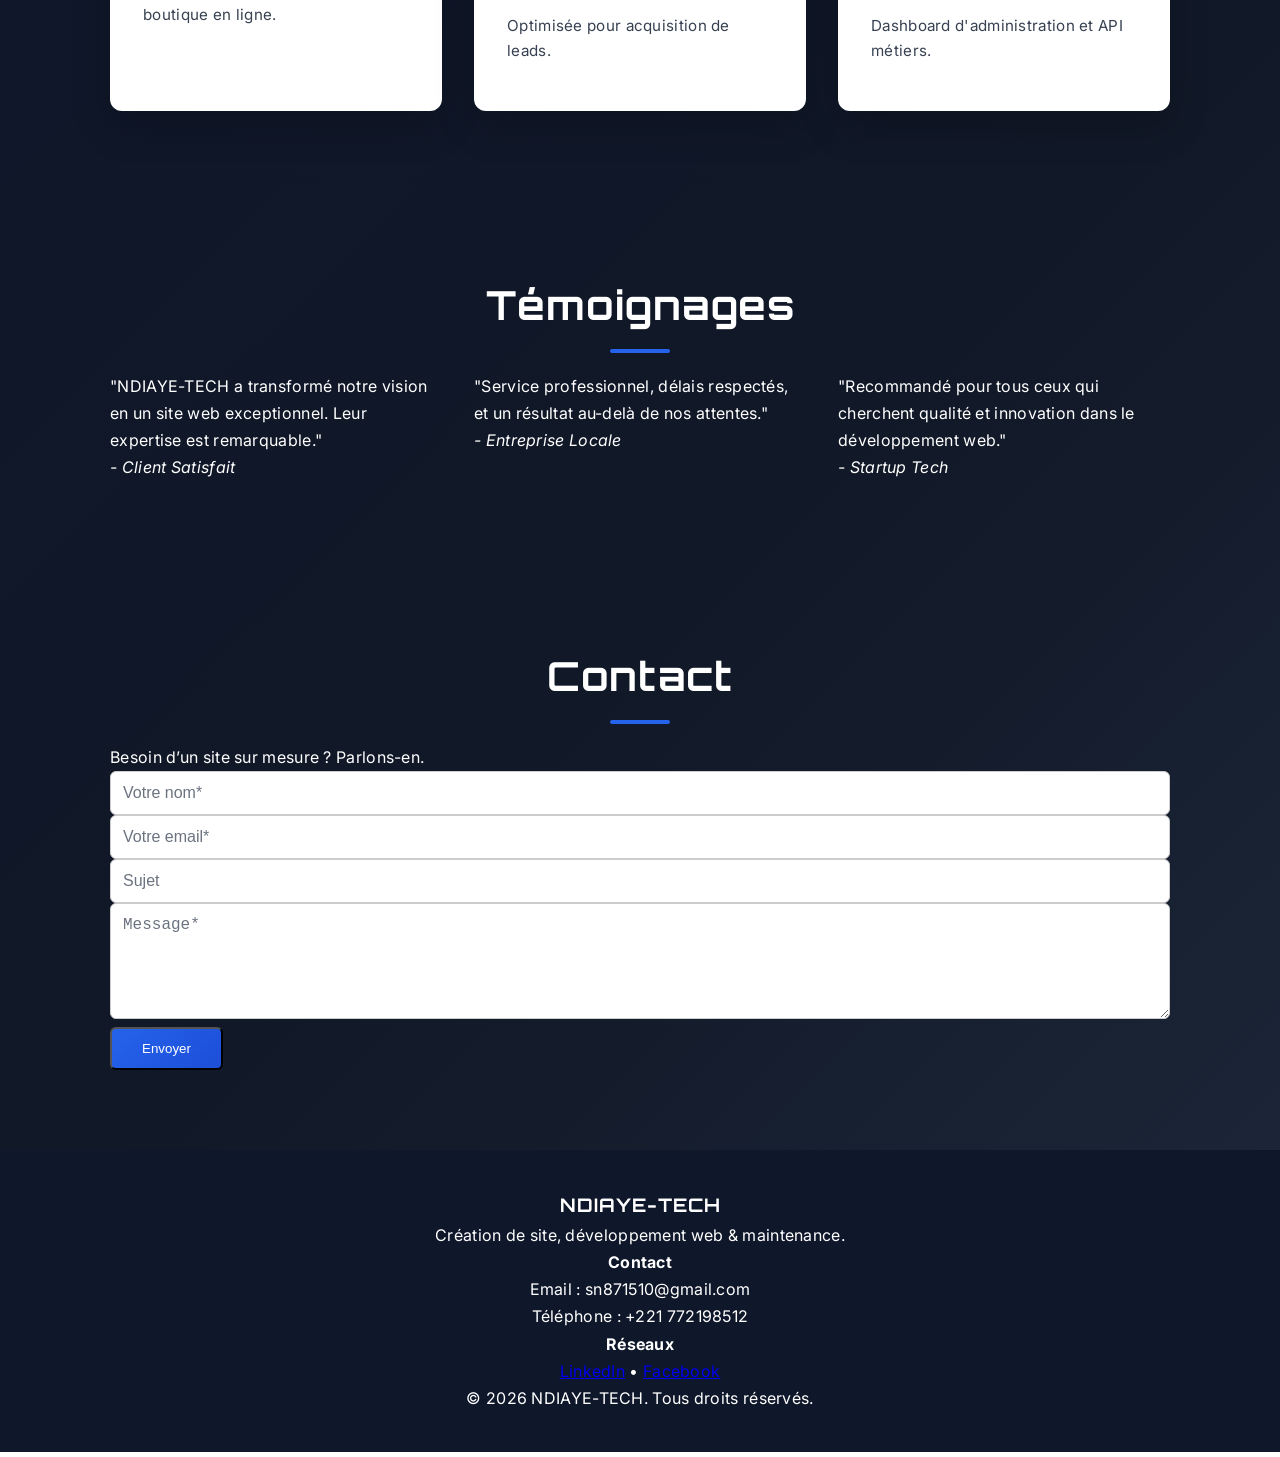
==== commit bb6d83ed: "Update index.html" ====
--- a/index.html
+++ b/index.html
@@ -22,7 +22,7 @@
   <div class="container">
 
     <a href="index.html" class="logo-container">
-     <img src="logo.png" alt="Logo NDIAYE-TECH">
+     <img src="logo.svg" alt="Logo NDIAYE-TECH" class="logo">
       <span class="logo-text">NDIAYE-TECH</span>
     </a>
 
--- a/styles.css
+++ b/styles.css
@@ -1,408 +1,416 @@
 @import url('https://fonts.googleapis.com/css2?family=Orbitron:wght@400;700;900&family=Inter:wght@400;600;700;800&display=swap');
 
-/* Reset et base */
+/* RESET */
 * {
   margin: 0;
   padding: 0;
   box-sizing: border-box;
 }
 
+/* BASE */
 body {
   font-family: 'Inter', sans-serif;
-  line-height: 1.6;
+  font-size: 16px;
+  line-height: 1.7;
+  letter-spacing: 0.3px;
+  color: #e5e7eb;
+  -webkit-font-smoothing: antialiased;
+  background: linear-gradient(135deg, #0a0e27 0%, #16213e 50%, #0f3460 100%);
+}
+
+/* TITRES */
+h1, h2, h3 {
+  font-family: 'Orbitron', sans-serif;
+  letter-spacing: 1px;
   color: #ffffff;
-  scroll-behavior: smooth;
-  background: linear-gradient(135deg, #0a0e27 0%, #16213e 50%, #0f3460 100%);
-  position: relative;
-  min-height: 100vh;
-}
-
-body::before {
-  content: '';
-  position: fixed;
-  top: 0;
-  left: 0;
-  width: 100%;
-  height: 100%;
-  background: 
-    linear-gradient(90deg, rgba(37, 99, 235, 0.05) 1px, transparent 1px),
-    linear-gradient(rgba(37, 99, 235, 0.05) 1px, transparent 1px);
-  background-size: 50px 50px;
-  pointer-events: none;
-  z-index: -2;
-  animation: gridMove 20s linear infinite;
-}
-
-body::after {
-  content: '';
-  position: fixed;
-  top: 0;
-  left: 0;
-  width: 100%;
-  height: 100%;
-  background: 
-    radial-gradient(circle at 20% 50%, rgba(37, 99, 235, 0.1) 0%, transparent 50%),
-    radial-gradient(circle at 80% 80%, rgba(99, 102, 241, 0.1) 0%, transparent 50%),
-    radial-gradient(circle at 40% 20%, rgba(14, 165, 233, 0.05) 0%, transparent 40%);
-  pointer-events: none;
-  z-index: -1;
-  animation: glowMove 15s ease-in-out infinite;
-}
-
-@keyframes gridMove {
-  0% { transform: translate(0, 0); }
-  100% { transform: translate(50px, 50px); }
-}
-
-@keyframes glowMove {
-  0%, 100% { opacity: 0.5; transform: scale(1); }
-  50% { opacity: 0.8; transform: scale(1.1); }
-}
-
-h1, h2, h3 {
-  font-family: 'Orbitron', 'Inter', sans-serif;
-}
-.logo img {
-  max-height: 50px;
-  width: auto;
-  display: block;
-}
-
+}
+
+/* CONTAINER */
 .container {
   max-width: 1200px;
-  margin: 0 auto;
+  margin: auto;
   padding: 0 20px;
 }
 
-/* Header */
+/* HEADER */
 .site-header {
-  background: #fff;
-  box-shadow: 0 2px 4px rgba(0,0,0,0.1);
+  background: rgba(10, 10, 35, 0.85);
+  backdrop-filter: blur(12px);
   position: fixed;
   width: 100%;
   top: 0;
   z-index: 100;
-  backdrop-filter: blur(10px);
-  background: rgba(255, 255, 255, 0.95);
 }
 
 .site-header .container {
   display: flex;
   justify-content: space-between;
   align-items: center;
-  padding: 1rem 20px;
+  padding: 15px 20px;
+}
+
+/* LOGO */
+.logo-container {
+  display: flex;
+  align-items: center;
+  gap: 10px;
+  text-decoration: none;
+  color: white;
 }
 
 .logo {
+  width: 80px;
+}
+
+.logo-text {
+  font-size: 1.5rem;
+  font-weight: 700;
+  color: #00bfff;
+}
+
+/* NAV */
+nav a {
+  color: white;
+  margin-left: 20px;
+  text-decoration: none;
+  font-weight: 600;
+  transition: 0.3s;
+}
+
+nav a:hover {
+  color: #00bfff;
+}
+
+/* HERO */
+.hero {
+  padding: 140px 20px 100px;
+  text-align: center;
+}
+
+.hero h1 {
+  font-size: 3.2rem;
+  text-shadow: 0 0 10px rgba(0,0,0,0.5);
+}
+
+.hero p {
+  color: #cbd5f5;
+  font-size: 1.1rem;
+  max-width: 600px;
+  margin: 20px auto;
+}
+/* CHATBOT */
+
+.chatbot-container {
+  position: fixed;
+  bottom: 20px;
+  right: 20px;
+  z-index: 999;
+}
+
+.chat-toggle {
+  width: 65px;
+  height: 65px;
+  border-radius: 50%;
+  border: none;
+  background: #00bfff;
+  color: white;
+  font-size: 28px;
+  cursor: pointer;
+  box-shadow: 0 10px 30px rgba(0,0,0,0.3);
+}
+
+.chatbox {
+  width: 340px;
+  height: 500px;
+  background: #111827;
+  border-radius: 20px;
+  overflow: hidden;
+  display: none;
+  flex-direction: column;
+  margin-bottom: 15px;
+  box-shadow: 0 15px 40px rgba(0,0,0,0.4);
+}
+
+.chat-header {
+  background: #00bfff;
+  color: white;
+  padding: 15px;
+  display: flex;
+  justify-content: space-between;
+  align-items: center;
+}
+
+.chat-body {
+  flex: 1;
+  padding: 15px;
+  overflow-y: auto;
+}
+
+.bot-message,
+.user-message {
+  padding: 12px;
+  margin-bottom: 10px;
+  border-radius: 12px;
+  max-width: 80%;
+}
+
+.bot-message {
+  background: #1f2937;
+  color: white;
+}
+
+.user-message {
+  background: #00bfff;
+  color: white;
+  margin-left: auto;
+}
+
+.chat-footer {
+  display: flex;
+  padding: 10px;
+  background: #1f2937;
+}
+
+.chat-footer input {
+  flex: 1;
+  padding: 10px;
+  border: none;
+  border-radius: 10px;
+  outline: none;
+}
+
+.chat-footer button {
+  margin-left: 10px;
+  border: none;
+  background: #00bfff;
+  color: white;
+  padding: 10px 15px;
+  border-radius: 10px;
+  cursor: pointer;
+}
+.whatsapp-btn{
+  position:fixed;
+  bottom:100px;
+  right:20px;
+  background:#25D366;
+  color:white;
+  padding:15px;
+  border-radius:50px;
+  text-decoration:none;
+}
+/* BACKGROUND GLOBAL */
+
+body{
+  margin:0;
+  padding:0;
+  font-family: 'Inter', sans-serif;
+  background: linear-gradient(
+    135deg,
+    #020617,
+    #0f172a,
+    #111827,
+    #1e293b
+  );
+  color:white;
+  overflow-x:hidden;
+  position: relative;
+}
+
+/* EFFET LUMIÈRE */
+
+body::before{
+  content:"";
+  position: fixed;
+  width: 600px;
+  height: 600px;
+  background: rgba(0,191,255,0.15);
+  border-radius:50%;
+  top:-200px;
+  left:-200px;
+  filter: blur(120px);
+  z-index:-1;
+}
+
+body::after{
+  content:"";
+  position: fixed;
+  width: 500px;
+  height: 500px;
+  background: rgba(139,92,246,0.15);
+  border-radius:50%;
+  bottom:-200px;
+  right:-200px;
+  filter: blur(120px);
+  z-index:-1;
+}
+.card{
+  background: rgba(255,255,255,0.05);
+  border:1px solid rgba(255,255,255,0.1);
+  backdrop-filter: blur(15px);
+  -webkit-backdrop-filter: blur(15px);
+  border-radius:20px;
+  padding:25px;
+  transition:0.4s;
+}
+
+.card:hover{
+  transform: translateY(-10px);
+  box-shadow:0 15px 40px rgba(0,191,255,0.3);
+}
+.particles{
+  position:fixed;
+  width:100%;
+  height:100%;
+  top:0;
+  left:0;
+  background-image:
+    radial-gradient(circle, rgba(255,255,255,0.15) 1px, transparent 1px);
+  background-size:40px 40px;
+  z-index:-2;
+  animation: moveParticles 20s linear infinite;
+}
+
+@keyframes moveParticles{
+  from{
+    transform:translateY(0);
+  }
+  to{
+    transform:translateY(-200px);
+  }
+}
+.logo-container{
+  display:flex;
+  align-items:center;
+  gap:15px;
+  text-decoration:none;
+}
+
+.logo{
+  width:55px;
+  height:55px;
+  object-fit:contain;
+}
+
+.logo-text{
+  font-size:2rem;
+  font-weight:800;
+  font-family:'Orbitron', sans-serif;
+  color:#00bfff;
+}
+.logo{
+  width:70px;
+  height:70px;
+}
+
+/* BUTTON */
+.btn-primary {
   display: inline-block;
-  max-height: 80px;
-  line-height: 1;
-}
-
-.logo img {
-  max-height: 80px;
-  width: auto;
-  display: block;
-}
-
-nav a {
-  margin-left: 2rem;
+  background: linear-gradient(135deg, #2563eb, #1d4ed8);
+  color: white;
+  padding: 12px 30px;
+  border-radius: 6px;
   text-decoration: none;
-  color: #ffffff;
-  font-weight: 600;
-  transition: all 0.3s ease;
-}
-
-nav a:hover {
-  color: #60a5fa;
-  text-shadow: 0 0 10px rgba(96, 165, 250, 0.5);
-}
-
-/* Hero */
-.hero {
-  background: linear-gradient(135deg, #0f172a 0%, #1e293b 50%, #0f172a 100%);
-  position: relative;
-  overflow: hidden;
-  color: white;
-  padding: 120px 0 80px;
-  text-align: center;
-}
-
-.hero::before {
-  content: '';
-  position: absolute;
-  top: 0;
-  left: 0;
-  right: 0;
-  bottom: 0;
-  background: 
-    radial-gradient(circle at 20% 50%, rgba(37, 99, 235, 0.2) 0%, transparent 50%),
-    radial-gradient(circle at 80% 80%, rgba(99, 102, 241, 0.2) 0%, transparent 50%);
-  pointer-events: none;
-}
-
-.hero-content {
-  position: relative;
-  z-index: 1;
-}
-
-.hero h1 {
-  font-size: 3rem;
-  font-weight: 800;
-  margin-bottom: 1rem;
-}
-
-.hero p {
-  font-size: 1.2rem;
-  margin-bottom: 2rem;
-  max-width: 600px;
-  margin-left: auto;
-  margin-right: auto;
-}
-
-/* Boutons */
-.btn {
-  display: inline-block;
-  padding: 12px 30px;
-  text-decoration: none;
-  border-radius: 6px;
-  font-weight: 600;
-  transition: all 0.3s ease;
-  cursor: pointer;
-  border: none;
-  position: relative;
-  overflow: hidden;
-}
-
-.btn::before {
-  content: '';
-  position: absolute;
-  top: 0;
-  left: -100%;
-  width: 100%;
-  height: 100%;
-  background: rgba(255, 255, 255, 0.2);
-  transition: left 0.3s ease;
-  z-index: -1;
-}
-
-.btn:hover::before {
-  left: 100%;
-}
-
-.btn-primary {
-  background: linear-gradient(135deg, #2563eb 0%, #1d4ed8 100%);
-  color: white;
-  box-shadow: 0 4px 15px rgba(37, 99, 235, 0.3);
+  transition: 0.3s;
 }
 
 .btn-primary:hover {
-  transform: translateY(-3px);
-  box-shadow: 0 8px 20px rgba(37, 99, 235, 0.5);
-}
-
-/* Sections */
+  transform: translateY(-2px);
+}
+
+/* SECTION */
 .section {
   padding: 80px 0;
-  position: relative;
-  z-index: 1;
-}
-
-.section.services {
-  background: rgba(15, 23, 42, 0.5);
-  backdrop-filter: blur(8px);
-}
-
-.section.portfolio {
-  background: rgba(22, 33, 62, 0.4);
-  backdrop-filter: blur(8px);
-}
-
-.section.testimonials {
-  background: rgba(15, 52, 96, 0.4);
-  backdrop-filter: blur(8px);
-}
-
-.section.contact {
-  background: rgba(15, 23, 42, 0.5);
-  backdrop-filter: blur(8px);
-}
-
+  max-width: 1100px;
+  margin: auto;
+}
+
+/* TITRE SECTION */
 .section h2 {
   text-align: center;
   font-size: 2.5rem;
-  font-weight: 700;
-  margin-bottom: 3rem;
-  color: white;
-  background: linear-gradient(135deg, #2563eb 0%, #6366f1 100%);
-  -webkit-background-clip: text;
-  -webkit-text-fill-color: transparent;
-  background-clip: text;
-}
-
-/* Grille */
+  margin-bottom: 20px;
+}
+
+.section h2::after {
+  content: '';
+  display: block;
+  width: 60px;
+  height: 4px;
+  background: #2563eb;
+  margin: 10px auto;
+  border-radius: 2px;
+}
+
+/* GRID */
 .grid {
   display: grid;
   grid-template-columns: repeat(auto-fit, minmax(300px, 1fr));
   gap: 2rem;
 }
 
-/* Cartes */
+/* CARDS (SERVICES + PORTFOLIO) */
 .card {
-  background: rgba(255, 255, 255, 0.95);
+  background: #ffffff;
+  color: #1f2937;
   padding: 2rem;
-  border-radius: 8px;
-  box-shadow: 0 8px 32px rgba(37, 99, 235, 0.15);
-  transition: transform 0.3s, box-shadow 0.3s, backdrop-filter 0.3s;
-  border: 1px solid rgba(37, 99, 235, 0.1);
+  border-radius: 12px;
+  box-shadow: 0 15px 40px rgba(0,0,0,0.2);
+  transition: 0.3s;
 }
 
 .card:hover {
-  transform: translateY(-5px);
-  box-shadow: 0 12px 48px rgba(37, 99, 235, 0.25);
-  border-color: rgba(37, 99, 235, 0.3);
-}
-
+  transform: translateY(-8px);
+}
+
+.card h3 {
+  color: #111827;
+  font-size: 1.3rem;
+  margin-bottom: 10px;
+}
+
+.card p {
+  color: #374151;
+  font-size: 0.95rem;
+  line-height: 1.6;
+  margin-bottom: 15px;
+}
+
+/* IMAGES */
 .card img {
   width: 100%;
   height: 200px;
   object-fit: cover;
-  border-radius: 8px 8px 0 0;
-  margin-bottom: 1rem;
-  display: block;
-  margin-left: auto;
-  margin-right: auto;
-}
-
-.card .icon {
-  font-size: 3rem;
+  border-radius: 8px;
+  margin-bottom: 20px;
+}
+
+/* FORM */
+input, textarea {
+  width: 100%;
+  padding: 12px;
+  border-radius: 6px;
+  border: 1px solid #ccc;
+  color: #111827;
+  font-size: 1rem;
+}
+
+input::placeholder,
+textarea::placeholder {
+  color: #6b7280;
+}
+
+/* FOOTER */
+.site-footer {
   text-align: center;
-  margin-bottom: 1rem;
-  filter: drop-shadow(0 0 8px rgba(37, 99, 235, 0.5));
-}
-
-.card h3 {
-  font-size: 1.25rem;
-  font-weight: 700;
-  margin-bottom: 1rem;
-  color: #0f172a;
-}
-
-/* Formulaire */
-.form {
-  max-width: 600px;
-  margin: 0 auto;
-}
-
-.form-grid {
-  display: grid;
-  grid-template-columns: 1fr 1fr;
-  gap: 1rem;
-  margin-bottom: 2rem;
-}
-
-.form-grid input,
-.form-grid textarea {
-  padding: 12px;
-  border: 1px solid #d1d5db;
-  border-radius: 6px;
-  font-family: inherit;
-}
-
-.form-grid textarea {
-  grid-column: 1 / -1;
-}
-
-.feedback {
-  margin-top: 1rem;
-  font-weight: 600;
-}
-
-/* Testimonials */
-.testimonials {
-  background: #f8fafc;
-}
-
-.testimonials h2 {
-  text-align: center;
-  font-size: 2.5rem;
-  font-weight: 700;
-  margin-bottom: 3rem;
-  color: #1f2937;
-}
-
-.testimonials-grid {
-  display: grid;
-  grid-template-columns: repeat(auto-fit, minmax(300px, 1fr));
-  gap: 2rem;
-}
-
-.testimonial {
-  background: rgba(255, 255, 255, 0.9);
-  padding: 2rem;
-  border-radius: 8px;
-  box-shadow: 0 8px 32px rgba(37, 99, 235, 0.15);
-  font-style: italic;
-  text-align: center;
-  border: 1px solid rgba(37, 99, 235, 0.1);
-  transition: all 0.3s ease;
-}
-
-.testimonial:hover {
-  background: rgba(255, 255, 255, 0.98);
-  box-shadow: 0 12px 48px rgba(37, 99, 235, 0.25);
-}
-
-.testimonial p {
-  margin-bottom: 1rem;
-  color: #374151;
-}
-
-.testimonial cite {
-  font-weight: 600;
-  color: #2563eb;
-}
-
-/* Footer */
-.site-footer {
-  background: linear-gradient(135deg, #0f172a 0%, #1a1f3a 100%);
-  color: white;
-  padding: 40px 0;
-  text-align: center;
-  border-top: 1px solid rgba(37, 99, 235, 0.2);
-}
-
-.site-footer h3 {
-  font-size: 1.5rem;
-  font-weight: 700;
-  margin-bottom: 1rem;
-  background: linear-gradient(135deg, #2563eb 0%, #6366f1 100%);
-  -webkit-background-clip: text;
-  -webkit-text-fill-color: transparent;
-  background-clip: text;
-}
-
-/* Animations */
-@keyframes fadeIn {
-  from {
-    opacity: 0;
-    transform: translateY(30px);
-  }
-  to {
-    opacity: 1;
-    transform: translateY(0);
-  }
-}
-
-.section {
-  animation: fadeIn 0.8s ease-out;
-}
-
-/* Responsive */
+  padding: 40px;
+  background: #0f172a;
+  color: white;
+}
+
+/* RESPONSIVE */
 @media (max-width: 768px) {
-  .site-header .container {
-    flex-direction: column;
-    gap: 1rem;
+  .hero h1 {
+    font-size: 2rem;
   }
 
   nav {
@@ -412,14 +420,6 @@
   }
 
   nav a {
-    margin: 0 1rem;
+    margin: 10px;
   }
-
-  .hero h1 {
-    font-size: 2rem;
-  }
-
-  .form-grid {
-    grid-template-columns: 1fr;
-  }
-}+}
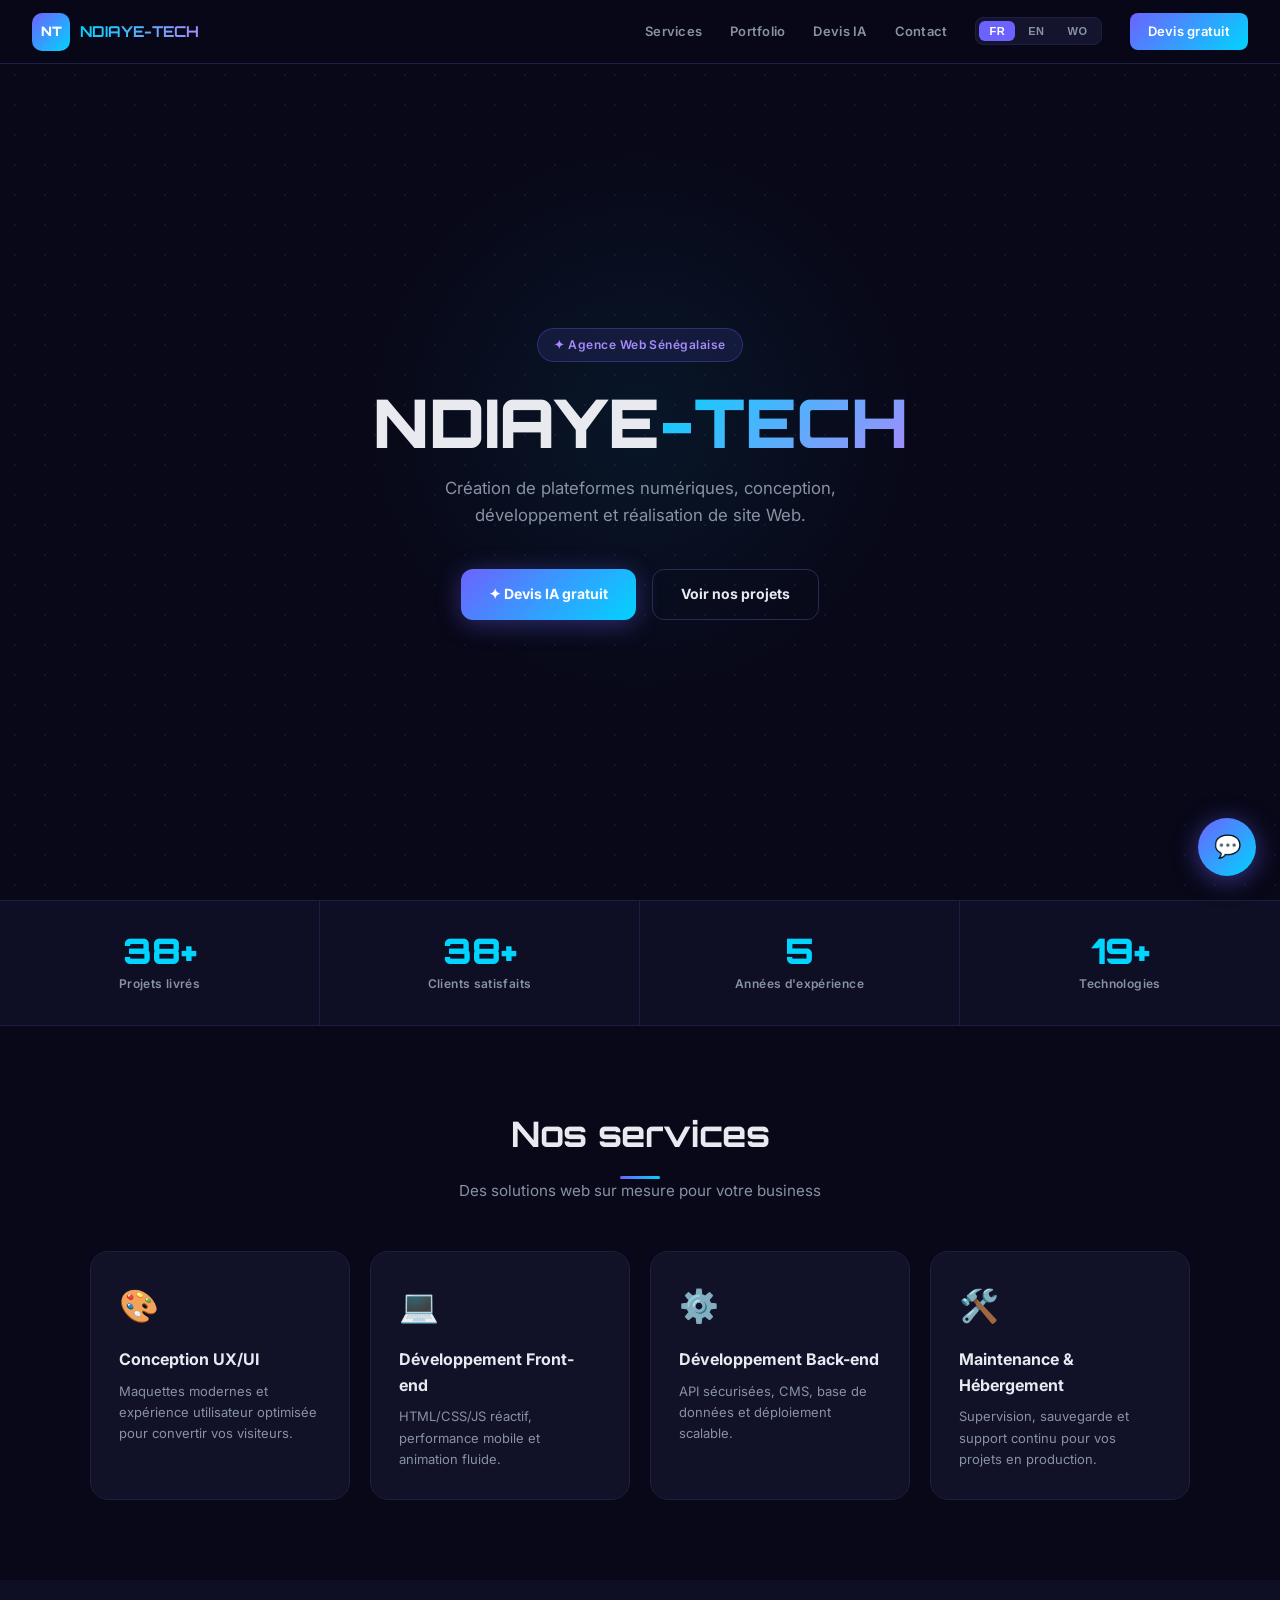
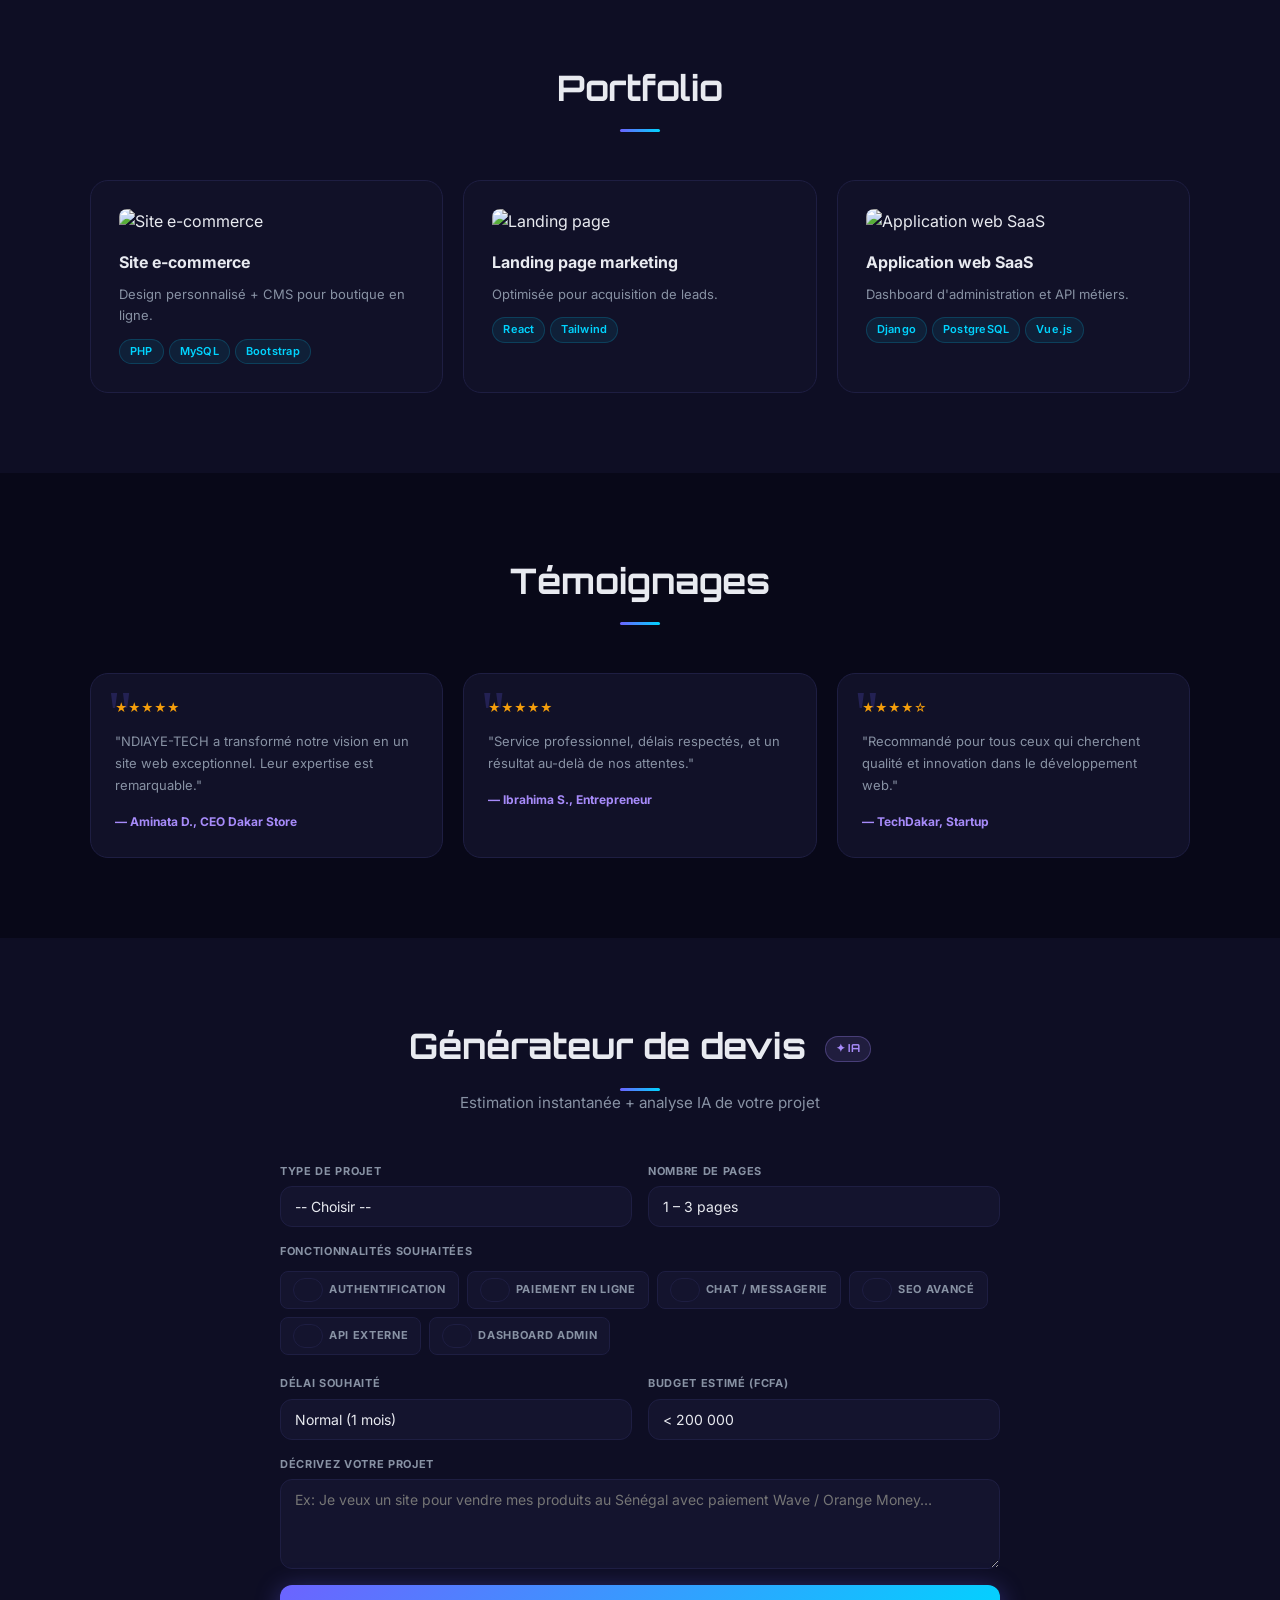
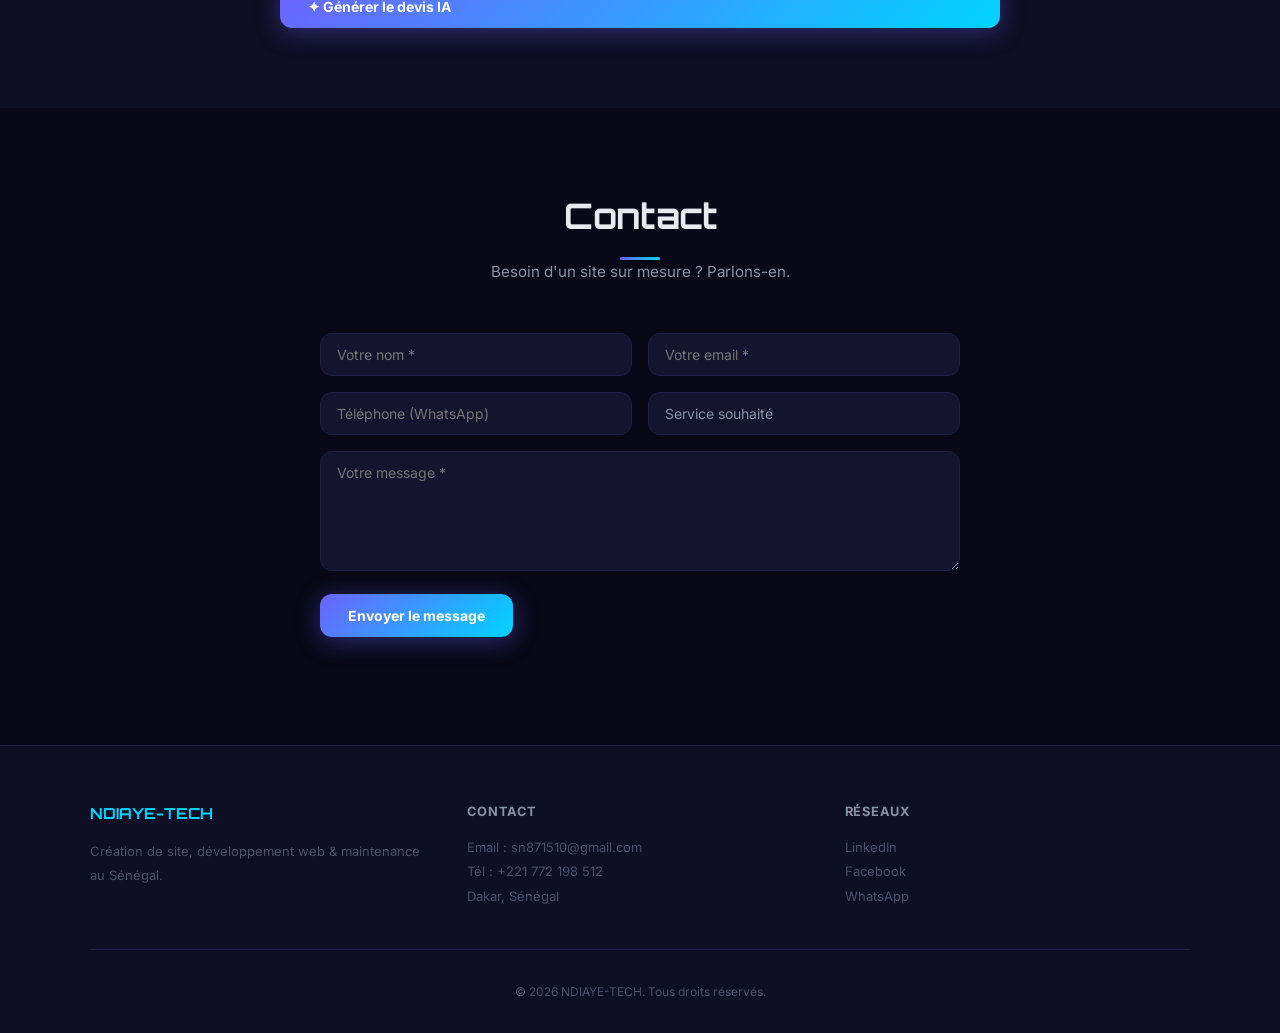
==== commit d795c098: "Update index.html" ====
--- a/index.html
+++ b/index.html
@@ -1,196 +1,1098 @@
+
 <!doctype html>
-<script src="script.js"></script>
 <html lang="fr">
 <head>
   <meta charset="UTF-8">
   <meta name="viewport" content="width=device-width, initial-scale=1.0">
   <title>NDIAYE-TECH - Agence Web</title>
-  <meta name="description" content="NDIAYE-TECH - Conception et réalisation de sites Web">
-  
-  <!-- Fonts -->
+  <meta name="description" content="NDIAYE-TECH - Conception et réalisation de sites Web au Sénégal">
   <link rel="preconnect" href="https://fonts.googleapis.com">
   <link rel="preconnect" href="https://fonts.gstatic.com" crossorigin>
-  <link href="https://fonts.googleapis.com/css2?family=Orbitron:wght@400;700;900&family=Inter:wght@400;600;700;800&display=swap" rel="stylesheet">
-  
-  <!-- CSS -->
-  <link rel="stylesheet" href="styles.css">
+  <link href="https://fonts.googleapis.com/css2?family=Orbitron:wght@400;700;900&family=Inter:wght@300;400;600;700&display=swap" rel="stylesheet">
+  <style>
+    /* ── RESET & BASE ── */
+    *, *::before, *::after { margin: 0; padding: 0; box-sizing: border-box; }
+    :root {
+      --bg:       #080818;
+      --bg2:      #0e0e24;
+      --bg3:      #14142e;
+      --card:     #111128;
+      --border:   #1e1e42;
+      --border2:  #2a2a55;
+      --accent:   #00d4ff;
+      --accent2:  #6c63ff;
+      --accent3:  #a78bfa;
+      --text:     #e8eaf0;
+      --muted:    #8892a4;
+      --dim:      #4a5168;
+      --success:  #10b981;
+      --danger:   #f43f5e;
+      --warn:     #f59e0b;
+      --radius:   12px;
+      --radius-lg:18px;
+    }
+    html { scroll-behavior: smooth; }
+    body {
+      font-family: 'Inter', sans-serif;
+      background: var(--bg);
+      color: var(--text);
+      overflow-x: hidden;
+      line-height: 1.6;
+    }
+    a { text-decoration: none; color: inherit; }
+    img { max-width: 100%; }
+
+    /* ── SCROLLBAR ── */
+    ::-webkit-scrollbar { width: 5px; }
+    ::-webkit-scrollbar-track { background: var(--bg); }
+    ::-webkit-scrollbar-thumb { background: var(--accent2); border-radius: 3px; }
+
+    /* ── LOADER ── */
+    #loader {
+      position: fixed; inset: 0; z-index: 9999;
+      background: var(--bg);
+      display: flex; align-items: center; justify-content: center;
+      flex-direction: column; gap: 1rem;
+      transition: opacity .5s ease, visibility .5s ease;
+    }
+    #loader.hidden { opacity: 0; visibility: hidden; }
+    .loader-logo {
+      font-family: 'Orbitron', sans-serif;
+      font-size: 1.5rem; font-weight: 900;
+      background: linear-gradient(90deg, var(--accent), var(--accent2));
+      -webkit-background-clip: text; -webkit-text-fill-color: transparent;
+    }
+    .loader-bar {
+      width: 160px; height: 3px; background: var(--border);
+      border-radius: 2px; overflow: hidden;
+    }
+    .loader-fill {
+      height: 100%; width: 0; background: linear-gradient(90deg, var(--accent), var(--accent2));
+      border-radius: 2px; animation: load 1.4s ease forwards;
+    }
+    @keyframes load { to { width: 100%; } }
+
+    /* ── HEADER ── */
+    .site-header {
+      position: fixed; top: 0; left: 0; right: 0; z-index: 500;
+      background: rgba(8,8,24,0.85);
+      backdrop-filter: blur(16px);
+      border-bottom: 1px solid var(--border);
+      height: 64px;
+      display: flex; align-items: center;
+      padding: 0 2rem;
+      gap: 1.5rem;
+    }
+    .logo-container {
+      display: flex; align-items: center; gap: 10px;
+      text-decoration: none; color: inherit;
+    }
+    .logo-box {
+      width: 38px; height: 38px; border-radius: 10px;
+      background: linear-gradient(135deg, var(--accent2), var(--accent));
+      display: flex; align-items: center; justify-content: center;
+      font-family: 'Orbitron', sans-serif; font-weight: 900;
+      font-size: 13px; color: #fff; flex-shrink: 0;
+    }
+    .logo-text {
+      font-family: 'Orbitron', sans-serif; font-weight: 700; font-size: 15px;
+      background: linear-gradient(90deg, var(--accent), var(--accent3));
+      -webkit-background-clip: text; -webkit-text-fill-color: transparent;
+    }
+    .header-nav { display: flex; gap: 1.75rem; align-items: center; margin-left: auto; }
+    .header-nav a {
+      font-size: 13px; font-weight: 600; color: var(--muted);
+      transition: color .2s; letter-spacing: .02em;
+    }
+    .header-nav a:hover { color: var(--accent); }
+    .nav-cta {
+      background: linear-gradient(135deg, var(--accent2), var(--accent));
+      color: #fff !important;
+      padding: 8px 18px; border-radius: 8px; font-size: 13px !important;
+    }
+    .nav-cta:hover { opacity: .88; }
+
+    /* Lang switcher */
+    .lang-switcher {
+      display: flex; gap: 3px;
+      background: var(--bg3); border: 1px solid var(--border);
+      border-radius: 8px; padding: 3px;
+    }
+    .lang-btn {
+      padding: 4px 10px; border-radius: 6px;
+      font-size: 11px; font-weight: 700; letter-spacing: .05em;
+      cursor: pointer; border: none;
+      background: transparent; color: var(--muted);
+      transition: all .2s;
+    }
+    .lang-btn.active { background: var(--accent2); color: #fff; }
+
+    /* ── HERO ── */
+    .hero {
+      min-height: 100vh;
+      display: flex; align-items: center; justify-content: center;
+      text-align: center;
+      padding: 7rem 2rem 4rem;
+      position: relative; overflow: hidden;
+    }
+    /* Dot grid background */
+    .hero::before {
+      content: '';
+      position: absolute; inset: 0;
+      background-image: radial-gradient(circle, rgba(108,99,255,.12) 1px, transparent 1px);
+      background-size: 30px 30px;
+    }
+    /* Glow */
+    .hero::after {
+      content: '';
+      position: absolute;
+      width: 600px; height: 600px;
+      background: radial-gradient(circle, rgba(0,212,255,.07) 0%, transparent 65%);
+      top: 50%; left: 50%; transform: translate(-50%,-55%);
+      pointer-events: none;
+    }
+    .hero-inner { position: relative; z-index: 1; max-width: 680px; }
+    .hero-badge {
+      display: inline-flex; align-items: center; gap: 6px;
+      background: rgba(108,99,255,.12);
+      border: 1px solid rgba(108,99,255,.3);
+      color: var(--accent3);
+      padding: 6px 16px; border-radius: 20px;
+      font-size: 12px; font-weight: 600; letter-spacing: .04em;
+      margin-bottom: 1.5rem;
+      animation: fadeDown .6s ease both;
+    }
+    .hero h1 {
+      font-family: 'Orbitron', sans-serif;
+      font-size: clamp(2.4rem, 6vw, 4.2rem);
+      font-weight: 900; line-height: 1.1;
+      margin-bottom: 1rem;
+      animation: fadeDown .7s .08s ease both;
+    }
+    .hero h1 span {
+      background: linear-gradient(135deg, var(--accent), var(--accent3));
+      -webkit-background-clip: text; -webkit-text-fill-color: transparent;
+    }
+    .hero-sub {
+      font-size: 1.05rem; color: var(--muted);
+      max-width: 480px; margin: 0 auto 2.5rem;
+      animation: fadeDown .8s .14s ease both;
+    }
+    .hero-btns {
+      display: flex; gap: 1rem; justify-content: center; flex-wrap: wrap;
+      animation: fadeDown .9s .2s ease both;
+    }
+    .btn {
+      padding: 13px 28px; border-radius: var(--radius);
+      font-weight: 700; font-size: 14px; cursor: pointer;
+      border: none; transition: all .22s; display: inline-flex;
+      align-items: center; gap: 8px; font-family: inherit;
+    }
+    .btn-primary {
+      background: linear-gradient(135deg, var(--accent2), var(--accent));
+      color: #fff;
+      box-shadow: 0 4px 24px rgba(108,99,255,.38);
+    }
+    .btn-primary:hover { transform: translateY(-2px); box-shadow: 0 8px 32px rgba(108,99,255,.52); }
+    .btn-outline {
+      background: transparent;
+      border: 1px solid var(--border2); color: var(--text);
+    }
+    .btn-outline:hover { border-color: var(--accent); color: var(--accent); }
+
+    /* Floating particles */
+    .particle {
+      position: absolute; border-radius: 50%;
+      pointer-events: none; opacity: 0;
+      animation: float linear infinite;
+    }
+    @keyframes float {
+      0%   { transform: translateY(0)   rotate(0deg);   opacity: 0; }
+      10%  { opacity: .6; }
+      90%  { opacity: .3; }
+      100% { transform: translateY(-100vh) rotate(720deg); opacity: 0; }
+    }
+
+    /* ── STATS ── */
+    .stats-strip {
+      background: var(--bg2);
+      border-top: 1px solid var(--border);
+      border-bottom: 1px solid var(--border);
+      display: grid; grid-template-columns: repeat(4,1fr);
+      gap: 0;
+    }
+    .stat-item {
+      padding: 2rem 1rem; text-align: center;
+      border-right: 1px solid var(--border);
+      opacity: 0; transform: translateY(16px);
+      transition: all .5s ease;
+    }
+    .stat-item:last-child { border-right: none; }
+    .stat-item.vis { opacity: 1; transform: translateY(0); }
+    .stat-num {
+      font-family: 'Orbitron', sans-serif;
+      font-size: 2.2rem; font-weight: 900;
+      color: var(--accent); display: block; line-height: 1;
+    }
+    .stat-lbl { font-size: 12px; color: var(--muted); margin-top: 6px; font-weight: 600; letter-spacing: .03em; }
+
+    /* ── SECTION BASE ── */
+    .section { padding: 5rem 2rem; }
+    .section-inner { max-width: 1100px; margin: 0 auto; }
+    .section-header { text-align: center; margin-bottom: 3rem; }
+    .section-header h2 {
+      font-family: 'Orbitron', sans-serif;
+      font-size: clamp(1.5rem, 3vw, 2.2rem);
+      font-weight: 700; margin-bottom: .6rem;
+    }
+    .section-header p { color: var(--muted); max-width: 480px; margin: 0 auto; font-size: .95rem; }
+    .accent-bar {
+      width: 40px; height: 3px; margin: .8rem auto 0;
+      background: linear-gradient(90deg, var(--accent2), var(--accent));
+      border-radius: 2px;
+    }
+    .ai-badge {
+      display: inline-flex; align-items: center; gap: 5px;
+      background: rgba(167,139,250,.12);
+      border: 1px solid rgba(167,139,250,.3);
+      color: var(--accent3);
+      font-size: 11px; font-weight: 700; letter-spacing: .04em;
+      padding: 3px 10px; border-radius: 20px; vertical-align: middle;
+      margin-left: 8px;
+    }
+
+    /* Reveal on scroll */
+    .reveal {
+      opacity: 0; transform: translateY(24px);
+      transition: opacity .6s ease, transform .6s ease;
+    }
+    .reveal.vis { opacity: 1; transform: translateY(0); }
+
+    /* ── CARDS GRID ── */
+    .cards-grid { display: grid; grid-template-columns: repeat(auto-fit, minmax(220px,1fr)); gap: 1.25rem; }
+    .card {
+      background: var(--card); border: 1px solid var(--border);
+      border-radius: var(--radius-lg); padding: 1.75rem;
+      transition: all .3s ease; position: relative; overflow: hidden;
+    }
+    .card::after {
+      content: ''; position: absolute; inset: 0;
+      background: linear-gradient(135deg, rgba(108,99,255,.06), transparent);
+      opacity: 0; transition: opacity .3s;
+    }
+    .card:hover { border-color: var(--accent2); transform: translateY(-4px); }
+    .card:hover::after { opacity: 1; }
+    .card-icon { font-size: 2rem; margin-bottom: 1rem; display: block; }
+    .card h3 { font-size: 1rem; font-weight: 700; margin-bottom: .5rem; }
+    .card p { font-size: 13px; color: var(--muted); line-height: 1.65; }
+
+    /* ── PORTFOLIO ── */
+    .portfolio-card img {
+      width: 100%; height: 150px; object-fit: cover;
+      border-radius: 8px; margin-bottom: 1rem;
+    }
+    .tags { display: flex; flex-wrap: wrap; gap: 5px; margin-top: .75rem; }
+    .tag {
+      display: inline-block;
+      background: rgba(0,212,255,.08); border: 1px solid rgba(0,212,255,.18);
+      color: var(--accent); font-size: 11px; font-weight: 600;
+      padding: 3px 10px; border-radius: 20px; letter-spacing: .02em;
+    }
+
+    /* ── TÉMOIGNAGES ── */
+    .testi-grid { display: grid; grid-template-columns: repeat(auto-fit, minmax(250px,1fr)); gap: 1.25rem; }
+    .testi {
+      background: var(--card); border: 1px solid var(--border);
+      border-radius: var(--radius-lg); padding: 1.5rem;
+      position: relative;
+    }
+    .testi::before {
+      content: '"'; position: absolute; top: 8px; left: 16px;
+      font-size: 4rem; line-height: 1;
+      color: var(--accent2); opacity: .2;
+      font-family: Georgia, serif;
+    }
+    .stars { color: var(--warn); font-size: 12px; margin-bottom: .5rem; }
+    .testi p { font-size: 13px; color: var(--muted); line-height: 1.7; margin-bottom: .75rem; padding-top: .25rem; }
+    .testi cite { font-size: 12px; font-weight: 700; color: var(--accent3); font-style: normal; }
+
+    /* ── DEVIS / AI ── */
+    .devis-wrap { max-width: 720px; margin: 0 auto; }
+    .form-row { display: grid; grid-template-columns: 1fr 1fr; gap: 1rem; margin-bottom: 1rem; }
+    .form-row.full-row { grid-template-columns: 1fr; }
+    .form-group { display: flex; flex-direction: column; gap: 6px; }
+    .form-group label { font-size: 11px; font-weight: 700; color: var(--muted); text-transform: uppercase; letter-spacing: .06em; }
+    .form-group input,
+    .form-group select,
+    .form-group textarea {
+      background: var(--bg3); border: 1px solid var(--border);
+      border-radius: var(--radius); padding: 11px 14px;
+      color: var(--text); font-size: 14px; font-family: inherit;
+      outline: none; transition: border .2s;
+      -webkit-appearance: none;
+    }
+    .form-group input:focus,
+    .form-group select:focus,
+    .form-group textarea:focus { border-color: var(--accent2); }
+    .form-group select option { background: var(--bg3); }
+    .form-group textarea { resize: vertical; min-height: 90px; }
+    .checkboxes { display: flex; flex-wrap: wrap; gap: 8px; padding: 4px 0; }
+    .cb-label {
+      display: flex; align-items: center; gap: 6px;
+      font-size: 13px; color: var(--muted); cursor: pointer;
+      padding: 6px 12px; background: var(--bg3);
+      border: 1px solid var(--border); border-radius: 8px;
+      transition: all .2s;
+    }
+    .cb-label:has(input:checked) { border-color: var(--accent2); color: var(--accent3); background: rgba(108,99,255,.1); }
+    .cb-label input { accent-color: var(--accent2); }
+
+    /* Devis result box */
+    .devis-result {
+      background: var(--bg3); border: 1px solid rgba(0,212,255,.22);
+      border-radius: var(--radius-lg); padding: 1.5rem;
+      margin-top: 1.5rem; display: none;
+    }
+    .devis-result.show { display: block; animation: fadeDown .4s ease; }
+    .devis-row {
+      display: flex; justify-content: space-between;
+      padding: 9px 0; border-bottom: 1px solid var(--border);
+      font-size: 13px;
+    }
+    .devis-row:last-of-type { border: none; }
+    .devis-row .label { color: var(--muted); }
+    .devis-total {
+      margin-top: 1rem; text-align: center;
+      font-family: 'Orbitron', sans-serif;
+      font-size: 1.6rem; font-weight: 900;
+      color: var(--accent);
+    }
+    .devis-sub { font-size: 11px; color: var(--dim); text-align: center; margin-top: 4px; }
+
+    /* AI analysis */
+    .ai-box {
+      background: var(--bg3);
+      border-left: 3px solid var(--accent2);
+      border-radius: 0 var(--radius) var(--radius) 0;
+      padding: 1.1rem 1.25rem; margin-top: 1rem;
+      font-size: 13px; line-height: 1.75; color: var(--muted);
+      display: none;
+    }
+    .ai-box.show { display: block; animation: fadeDown .4s ease; }
+    .ai-box-tag {
+      display: inline-block;
+      background: rgba(108,99,255,.15); color: var(--accent3);
+      font-size: 10px; font-weight: 700; letter-spacing: .05em;
+      padding: 2px 8px; border-radius: 4px; margin-bottom: .5rem;
+    }
+    .ai-typing { display: inline-block; }
+    .ai-typing::after {
+      content: '▋';
+      animation: blink .7s step-end infinite;
+      color: var(--accent2);
+    }
+    @keyframes blink { 50% { opacity: 0; } }
+
+    /* ── CONTACT ── */
+    .contact-wrap { max-width: 640px; margin: 0 auto; }
+    .contact-grid { display: grid; grid-template-columns: 1fr 1fr; gap: 1rem; margin-bottom: 1rem; }
+    .contact-grid .full { grid-column: 1 / -1; }
+    .input-wrap input,
+    .input-wrap textarea,
+    .input-wrap select {
+      width: 100%; background: var(--bg3);
+      border: 1px solid var(--border); border-radius: var(--radius);
+      padding: 12px 16px; color: var(--text);
+      font-size: 14px; font-family: inherit; outline: none;
+      transition: border .2s, box-shadow .2s;
+      -webkit-appearance: none;
+    }
+    .input-wrap input:focus,
+    .input-wrap textarea:focus,
+    .input-wrap select:focus {
+      border-color: var(--accent2);
+      box-shadow: 0 0 0 3px rgba(108,99,255,.12);
+    }
+    .input-wrap textarea { resize: vertical; min-height: 120px; }
+    .feedback { font-size: 13px; margin-top: .5rem; min-height: 20px; }
+    .feedback.ok { color: var(--success); }
+    .feedback.err { color: var(--danger); }
+
+    /* ── CHATBOT ── */
+    .chatbot-wrap { position: fixed; bottom: 24px; right: 24px; z-index: 800; }
+    .chat-toggle {
+      width: 58px; height: 58px; border-radius: 50%;
+      background: linear-gradient(135deg, var(--accent2), var(--accent));
+      border: none; cursor: pointer; font-size: 22px;
+      box-shadow: 0 4px 24px rgba(108,99,255,.5);
+      transition: transform .2s; display: flex;
+      align-items: center; justify-content: center;
+    }
+    .chat-toggle:hover { transform: scale(1.08); }
+    .chat-window {
+      position: fixed; bottom: 96px; right: 24px;
+      width: 360px; height: 500px;
+      background: var(--bg2); border: 1px solid var(--border);
+      border-radius: var(--radius-lg); overflow: hidden;
+      display: none; flex-direction: column;
+      box-shadow: 0 24px 64px rgba(0,0,0,.6);
+    }
+    .chat-window.open { display: flex; animation: fadeUp .3s ease; }
+    .chat-head {
+      background: linear-gradient(135deg, var(--accent2), var(--accent));
+      padding: 1rem 1.25rem; display: flex; align-items: center; gap: 10px;
+    }
+    .chat-avatar {
+      width: 38px; height: 38px; border-radius: 50%;
+      background: rgba(255,255,255,.2);
+      display: flex; align-items: center; justify-content: center; font-size: 18px;
+    }
+    .chat-head-info { flex: 1; }
+    .chat-head-name { font-weight: 700; font-size: 14px; }
+    .chat-head-status { font-size: 11px; opacity: .8; }
+    .chat-close-btn { background: none; border: none; color: #fff; cursor: pointer; font-size: 18px; opacity: .7; }
+    .chat-close-btn:hover { opacity: 1; }
+    .chat-msgs {
+      flex: 1; overflow-y: auto; padding: 1rem;
+      display: flex; flex-direction: column; gap: .6rem;
+    }
+    .chat-msgs::-webkit-scrollbar { width: 3px; }
+    .chat-msgs::-webkit-scrollbar-thumb { background: var(--border2); border-radius: 2px; }
+    .msg {
+      max-width: 82%; padding: 10px 14px; border-radius: 12px;
+      font-size: 13px; line-height: 1.5; animation: fadeUp .25s ease;
+    }
+    .msg.bot { background: var(--bg3); color: var(--text); border-bottom-left-radius: 4px; align-self: flex-start; }
+    .msg.user { background: linear-gradient(135deg, var(--accent2), var(--accent)); color: #fff; border-bottom-right-radius: 4px; align-self: flex-end; }
+    .typing-dots { display: flex; gap: 4px; align-items: center; padding: 2px 0; }
+    .dot { width: 6px; height: 6px; border-radius: 50%; background: var(--muted); animation: bounce .8s ease infinite; }
+    .dot:nth-child(2) { animation-delay: .15s; }
+    .dot:nth-child(3) { animation-delay: .3s; }
+    @keyframes bounce { 0%,60%,100%{transform:translateY(0)} 30%{transform:translateY(-6px)} }
+    .quick-chips { display: flex; flex-wrap: wrap; gap: 5px; padding: 0 1rem .75rem; }
+    .chip {
+      background: var(--bg3); border: 1px solid var(--border);
+      color: var(--muted); font-size: 11px; padding: 5px 10px;
+      border-radius: 20px; cursor: pointer; transition: all .2s; font-family: inherit;
+    }
+    .chip:hover { border-color: var(--accent2); color: var(--accent3); }
+    .chat-input-row {
+      padding: .75rem; border-top: 1px solid var(--border);
+      display: flex; gap: 8px;
+    }
+    .chat-input-row input {
+      flex: 1; background: var(--bg3);
+      border: 1px solid var(--border); border-radius: 8px;
+      padding: 9px 13px; color: var(--text);
+      font-size: 13px; font-family: inherit; outline: none;
+    }
+    .chat-input-row input:focus { border-color: var(--accent2); }
+    .chat-send {
+      width: 38px; height: 38px; border-radius: 8px;
+      background: var(--accent2); border: none; color: #fff;
+      cursor: pointer; font-size: 16px; flex-shrink: 0;
+      transition: background .2s;
+    }
+    .chat-send:hover { background: var(--accent3); }
+
+    /* ── FOOTER ── */
+    .site-footer {
+      background: var(--bg2); border-top: 1px solid var(--border);
+      padding: 3.5rem 2rem 2rem;
+    }
+    .footer-inner { max-width: 1100px; margin: 0 auto; }
+    .footer-grid { display: grid; grid-template-columns: repeat(auto-fit, minmax(180px,1fr)); gap: 2rem; margin-bottom: 2.5rem; }
+    .footer-grid h3 { font-family: 'Orbitron', sans-serif; font-size: .95rem; color: var(--accent); margin-bottom: .75rem; }
+    .footer-grid h4 { font-size: .8rem; font-weight: 700; color: var(--muted); text-transform: uppercase; letter-spacing: .06em; margin-bottom: .75rem; }
+    .footer-grid p, .footer-grid a { font-size: 13px; color: var(--dim); line-height: 1.9; display: block; }
+    .footer-grid a:hover { color: var(--accent); }
+    .copyright { text-align: center; font-size: 12px; color: var(--dim); padding-top: 2rem; border-top: 1px solid var(--border); }
+
+    /* ── ANIMATIONS ── */
+    @keyframes fadeDown { from { opacity:0; transform:translateY(-14px) } to { opacity:1; transform:translateY(0) } }
+    @keyframes fadeUp   { from { opacity:0; transform:translateY(10px)  } to { opacity:1; transform:translateY(0) } }
+
+    /* ── RESPONSIVE ── */
+    @media (max-width: 768px) {
+      .header-nav { display: none; }
+      .stats-strip { grid-template-columns: repeat(2,1fr); }
+      .form-row { grid-template-columns: 1fr; }
+      .contact-grid { grid-template-columns: 1fr; }
+      .contact-grid .full { grid-column: 1; }
+      .chat-window { width: calc(100vw - 32px); right: 16px; }
+    }
+  </style>
 </head>
 <body>
 
-  <!-- HEADER -->
- <header class="site-header">
-  <div class="container">
-
-    <a href="index.html" class="logo-container">
-     <img src="logo.svg" alt="Logo NDIAYE-TECH" class="logo">
-      <span class="logo-text">NDIAYE-TECH</span>
-    </a>
-
-    <nav>
-      <a href="#services">Services</a>
-      <a href="#portfolio">Portfolio</a>
-      <a href="#contact">Contact</a>
-    </nav>
-
+<!-- LOADER -->
+<div id="loader">
+  <div class="loader-logo">NDIAYE-TECH</div>
+  <div class="loader-bar"><div class="loader-fill"></div></div>
+</div>
+
+<!-- HEADER -->
+<header class="site-header">
+  <a href="index.html" class="logo-container">
+    <div class="logo-box">NT</div>
+    <span class="logo-text">NDIAYE-TECH</span>
+  </a>
+  <nav class="header-nav">
+    <a href="#services">Services</a>
+    <a href="#portfolio">Portfolio</a>
+    <a href="#devis">Devis IA</a>
+    <a href="#contact">Contact</a>
+    <div class="lang-switcher">
+      <button class="lang-btn active" onclick="setLang('fr',this)">FR</button>
+      <button class="lang-btn" onclick="setLang('en',this)">EN</button>
+      <button class="lang-btn" onclick="setLang('wo',this)">WO</button>
+    </div>
+    <a href="#devis" class="nav-cta">Devis gratuit</a>
+  </nav>
+</header>
+
+<!-- HERO -->
+<section class="hero" id="home">
+  <div id="particles-container"></div>
+  <div class="hero-inner">
+    <div class="hero-badge" id="hero-badge">✦ Agence Web Sénégalaise</div>
+    <h1 id="hero-title">NDIAYE<span>-TECH</span></h1>
+    <p class="hero-sub" id="hero-sub">Création de plateformes numériques, conception, développement et réalisation de site Web.</p>
+    <div class="hero-btns">
+      <a href="#devis" class="btn btn-primary" id="btn-devis-cta">✦ Devis IA gratuit</a>
+      <a href="#portfolio" class="btn btn-outline" id="btn-portfolio-cta">Voir nos projets</a>
+    </div>
   </div>
-</header>
-  <!-- HERO -->
-  <main>
-    <section class="hero" id="home">
-      <div class="container hero-content">
-        <h1>NDIAYE-TECH</h1>
-        <p>Création de plateformes numériques, conception, développement et réalisation de site Web.</p>
-        <a class="btn btn-primary" href="#contact">Demander un devis</a>
-      </div>
-    </section>
-
-    <!-- SERVICES -->
-    <section id="services" class="section services">
-      <div class="container">
-        <h2>Nos services</h2>
-        <div class="grid cards">
-          <article class="card">
-            <div class="icon">🎨</div>
-            <h3>Conception UX/UI</h3>
-            <p>Maquettes modernes et expérience utilisateur optimisée pour convertir vos visiteurs.</p>
-          </article>
-          <article class="card">
-            <div class="icon">💻</div>
-            <h3>Développement Front-end</h3>
-            <p>HTML/CSS/JS réactif, performance mobile et animation fluide.</p>
-          </article>
-          <article class="card">
-            <div class="icon">⚙️</div>
-            <h3>Développement Back-end</h3>
-            <p>API sécurisées, CMS, base de données et déploiement scalable.</p>
-          </article>
-          <article class="card">
-            <div class="icon">🛠️</div>
-            <h3>Maintenance & Hébergement</h3>
-            <p>Supervision, sauvegarde et support continu pour vos projets en production.</p>
-          </article>
+</section>
+
+<!-- STATS -->
+<div class="stats-strip">
+  <div class="stat-item"><span class="stat-num" id="s1">0</span><div class="stat-lbl" id="sl1">Projets livrés</div></div>
+  <div class="stat-item"><span class="stat-num" id="s2">0</span><div class="stat-lbl" id="sl2">Clients satisfaits</div></div>
+  <div class="stat-item"><span class="stat-num" id="s3">0</span><div class="stat-lbl" id="sl3">Années d'expérience</div></div>
+  <div class="stat-item"><span class="stat-num" id="s4">0</span><div class="stat-lbl" id="sl4">Technologies</div></div>
+</div>
+
+<!-- SERVICES -->
+<section id="services" class="section">
+  <div class="section-inner">
+    <div class="section-header reveal">
+      <h2 id="t-services">Nos services</h2>
+      <div class="accent-bar"></div>
+      <p id="t-services-p">Des solutions web sur mesure pour votre business</p>
+    </div>
+    <div class="cards-grid reveal">
+      <div class="card"><span class="card-icon">🎨</span><h3 id="s1-t">Conception UX/UI</h3><p id="s1-p">Maquettes modernes et expérience utilisateur optimisée pour convertir vos visiteurs.</p></div>
+      <div class="card"><span class="card-icon">💻</span><h3 id="s2-t">Développement Front-end</h3><p id="s2-p">HTML/CSS/JS réactif, performance mobile et animation fluide.</p></div>
+      <div class="card"><span class="card-icon">⚙️</span><h3 id="s3-t">Développement Back-end</h3><p id="s3-p">API sécurisées, CMS, base de données et déploiement scalable.</p></div>
+      <div class="card"><span class="card-icon">🛠️</span><h3 id="s4-t">Maintenance & Hébergement</h3><p id="s4-p">Supervision, sauvegarde et support continu pour vos projets en production.</p></div>
+    </div>
+  </div>
+</section>
+
+<!-- PORTFOLIO -->
+<section id="portfolio" class="section" style="background:var(--bg2)">
+  <div class="section-inner">
+    <div class="section-header reveal">
+      <h2 id="t-portfolio">Portfolio</h2>
+      <div class="accent-bar"></div>
+    </div>
+    <div class="cards-grid reveal">
+      <div class="card portfolio-card">
+        <img src="https://images.unsplash.com/photo-1552664730-d307ca884978?w=600&q=80" alt="Site e-commerce">
+        <h3>Site e-commerce</h3><p id="p1-p">Design personnalisé + CMS pour boutique en ligne.</p>
+        <div class="tags"><span class="tag">PHP</span><span class="tag">MySQL</span><span class="tag">Bootstrap</span></div>
+      </div>
+      <div class="card portfolio-card">
+        <img src="https://images.unsplash.com/photo-1517694712202-14dd9538aa97?w=600&q=80" alt="Landing page">
+        <h3>Landing page marketing</h3><p id="p2-p">Optimisée pour acquisition de leads.</p>
+        <div class="tags"><span class="tag">React</span><span class="tag">Tailwind</span></div>
+      </div>
+      <div class="card portfolio-card">
+        <img src="https://images.unsplash.com/photo-1551288049-bebda4e38f71?w=600&q=80" alt="Application web SaaS">
+        <h3>Application web SaaS</h3><p id="p3-p">Dashboard d'administration et API métiers.</p>
+        <div class="tags"><span class="tag">Django</span><span class="tag">PostgreSQL</span><span class="tag">Vue.js</span></div>
+      </div>
+    </div>
+  </div>
+</section>
+
+<!-- TÉMOIGNAGES -->
+<section id="testimonials" class="section">
+  <div class="section-inner">
+    <div class="section-header reveal"><h2 id="t-testi">Témoignages</h2><div class="accent-bar"></div></div>
+    <div class="testi-grid reveal">
+      <div class="testi"><div class="stars">★★★★★</div><p>"NDIAYE-TECH a transformé notre vision en un site web exceptionnel. Leur expertise est remarquable."</p><cite>— Aminata D., CEO Dakar Store</cite></div>
+      <div class="testi"><div class="stars">★★★★★</div><p>"Service professionnel, délais respectés, et un résultat au-delà de nos attentes."</p><cite>— Ibrahima S., Entrepreneur</cite></div>
+      <div class="testi"><div class="stars">★★★★☆</div><p>"Recommandé pour tous ceux qui cherchent qualité et innovation dans le développement web."</p><cite>— TechDakar, Startup</cite></div>
+    </div>
+  </div>
+</section>
+
+<!-- DEVIS IA -->
+<section id="devis" class="section" style="background:var(--bg2)">
+  <div class="section-inner">
+    <div class="section-header reveal">
+      <h2 id="t-devis">Générateur de devis <span class="ai-badge">✦ IA</span></h2>
+      <div class="accent-bar"></div>
+      <p id="t-devis-p">Estimation instantanée + analyse IA de votre projet</p>
+    </div>
+    <div class="devis-wrap reveal">
+      <div class="form-row">
+        <div class="form-group">
+          <label id="l-type">Type de projet</label>
+          <select id="d-type">
+            <option value="">-- Choisir --</option>
+            <option value="vitrine">Site vitrine</option>
+            <option value="ecommerce">E-commerce</option>
+            <option value="saas">Application web SaaS</option>
+            <option value="mobile">Application mobile</option>
+            <option value="api">API / Back-end</option>
+          </select>
         </div>
-      </div>
-    </section>
-    <div class="particles"></div>
-    <!-- CHATBOT -->
-<div class="chatbot-container">
-  
-  <button class="chat-toggle" id="chatToggle">
-    💬
-  </button>
-
-  <div class="chatbox" id="chatbox">
-    
-    <div class="chat-header">
-      <h3>NDIAYE-TECH Assistant</h3>
-      <span id="closeChat">✖</span>
-    </div>
-
-    <div class="chat-body" id="chatBody">
-      <div class="bot-message">
-        Bonjour 👋  
-        Comment puis-je vous aider ?
-      </div>
-    </div>
-
-    <div class="chat-footer">
-      <input type="text" id="userInput" placeholder="Écrivez un message...">
-      <button id="sendBtn">Envoyer</button>
-    </div>
-
+        <div class="form-group">
+          <label id="l-pages">Nombre de pages</label>
+          <select id="d-pages">
+            <option value="1">1 – 3 pages</option>
+            <option value="2">4 – 10 pages</option>
+            <option value="3">10+ pages</option>
+          </select>
+        </div>
+      </div>
+      <div class="form-row full-row">
+        <div class="form-group">
+          <label id="l-feats">Fonctionnalités souhaitées</label>
+          <div class="checkboxes">
+            <label class="cb-label"><input type="checkbox" value="auth" class="feat"> Authentification</label>
+            <label class="cb-label"><input type="checkbox" value="payment" class="feat"> Paiement en ligne</label>
+            <label class="cb-label"><input type="checkbox" value="chat" class="feat"> Chat / messagerie</label>
+            <label class="cb-label"><input type="checkbox" value="seo" class="feat"> SEO avancé</label>
+            <label class="cb-label"><input type="checkbox" value="api" class="feat"> API externe</label>
+            <label class="cb-label"><input type="checkbox" value="admin" class="feat"> Dashboard admin</label>
+          </div>
+        </div>
+      </div>
+      <div class="form-row">
+        <div class="form-group">
+          <label id="l-delai">Délai souhaité</label>
+          <select id="d-delai">
+            <option value="urgent">Urgent (&lt; 2 semaines)</option>
+            <option value="normal" selected>Normal (1 mois)</option>
+            <option value="flex">Flexible (2+ mois)</option>
+          </select>
+        </div>
+        <div class="form-group">
+          <label id="l-budget">Budget estimé (FCFA)</label>
+          <select id="d-budget">
+            <option value="1">&lt; 200 000</option>
+            <option value="2">200 000 – 500 000</option>
+            <option value="3">500 000 – 1 000 000</option>
+            <option value="4">&gt; 1 000 000</option>
+          </select>
+        </div>
+      </div>
+      <div class="form-row full-row">
+        <div class="form-group">
+          <label id="l-desc">Décrivez votre projet</label>
+          <textarea id="d-desc" placeholder="Ex: Je veux un site pour vendre mes produits au Sénégal avec paiement Wave / Orange Money…"></textarea>
+        </div>
+      </div>
+      <button class="btn btn-primary" onclick="genererDevis()" id="btn-gen" style="width:100%">✦ Générer le devis IA</button>
+
+      <div class="devis-result" id="devis-result">
+        <h3 style="font-size:.95rem;margin-bottom:1rem" id="t-estim">Estimation du projet</h3>
+        <div id="devis-lines"></div>
+        <div class="devis-total" id="devis-total"></div>
+        <div class="devis-sub" id="devis-sub">Estimation indicative — contactez-nous pour un devis précis.</div>
+      </div>
+      <div class="ai-box" id="ai-box">
+        <div class="ai-box-tag">✦ ANALYSE IA</div>
+        <div id="ai-text"></div>
+      </div>
+    </div>
   </div>
-</div>
-<a href="https://wa.me/221772198512" class="whatsapp-btn">
-  WhatsApp
-</a>
-<script src="https://unpkg.com/scrollreveal"></script>
-<div class="particles"></div>
-
-    <!-- PORTFOLIO -->
-    <section id="portfolio" class="section portfolio">
-      <div class="container">
-        <h2>Portfolio</h2>
-        <div class="grid cards">
-          <article class="card">
-            <img src="https://images.unsplash.com/photo-1552664730-d307ca884978?ixlib=rb-4.0.3&auto=format&fit=crop&w=800&q=80" alt="Site e-commerce">
-            <h3>Site e-commerce</h3>
-            <p>Design personnalisé + CMS pour boutique en ligne.</p>
-          </article>
-          <article class="card">
-            <img src="https://images.unsplash.com/photo-1517694712202-14dd9538aa97?ixlib=rb-4.0.3&auto=format&fit=crop&w=800&q=80" alt="Landing page marketing">
-            <h3>Landing page marketing</h3>
-            <p>Optimisée pour acquisition de leads.</p>
-          </article>
-          <article class="card">
-            <img src="https://images.unsplash.com/photo-1551288049-bebda4e38f71?ixlib=rb-4.0.3&auto=format&fit=crop&w=800&q=80" alt="Application web SaaS">
-            <h3>Application web SaaS</h3>
-            <p>Dashboard d'administration et API métiers.</p>
-          </article>
+</section>
+
+<!-- CONTACT -->
+<section id="contact" class="section">
+  <div class="section-inner">
+    <div class="section-header reveal">
+      <h2 id="t-contact">Contact</h2>
+      <div class="accent-bar"></div>
+      <p id="t-contact-p">Besoin d'un site sur mesure ? Parlons-en.</p>
+    </div>
+    <div class="contact-wrap reveal">
+      <div class="contact-grid">
+        <div class="input-wrap"><input type="text" id="c-name" placeholder="Votre nom *"></div>
+        <div class="input-wrap"><input type="email" id="c-email" placeholder="Votre email *"></div>
+        <div class="input-wrap"><input type="tel" id="c-phone" placeholder="Téléphone (WhatsApp)"></div>
+        <div class="input-wrap">
+          <select id="c-service" style="color:var(--muted)">
+            <option value="">Service souhaité</option>
+            <option>Conception UX/UI</option>
+            <option>Développement Front-end</option>
+            <option>Développement Back-end</option>
+            <option>Maintenance &amp; Hébergement</option>
+          </select>
         </div>
-      </div>
-    </section>
-
-    <!-- TESTIMONIALS -->
-    <section id="testimonials" class="section testimonials">
-      <div class="container">
-        <h2>Témoignages</h2>
-        <div class="grid testimonials-grid">
-          <blockquote class="testimonial">
-            <p>"NDIAYE-TECH a transformé notre vision en un site web exceptionnel. Leur expertise est remarquable."</p>
-            <cite>- Client Satisfait</cite>
-          </blockquote>
-          <blockquote class="testimonial">
-            <p>"Service professionnel, délais respectés, et un résultat au-delà de nos attentes."</p>
-            <cite>- Entreprise Locale</cite>
-          </blockquote>
-          <blockquote class="testimonial">
-            <p>"Recommandé pour tous ceux qui cherchent qualité et innovation dans le développement web."</p>
-            <cite>- Startup Tech</cite>
-          </blockquote>
-        </div>
-      </div>
-    </section>
-
-    <!-- CONTACT -->
-    <section id="contact" class="section contact">
-      <div class="container">
-        <h2>Contact</h2>
-        <p>Besoin d’un site sur mesure ? Parlons-en.</p>
-        <form id="contactForm" class="form" autocomplete="off">
-          <div class="form-grid">
-            <input type="text" id="name" required placeholder="Votre nom*">
-            <input type="email" id="email" required placeholder="Votre email*">
-            <input type="text" id="subject" placeholder="Sujet">
-            <textarea id="message" rows="5" required placeholder="Message*"></textarea>
-          </div>
-          <button type="submit" class="btn btn-primary">Envoyer</button>
-          <p id="feedback" class="feedback" aria-live="polite"></p>
-        </form>
-      </div>
-    </section>
-  </main>
-
-  <!-- FOOTER -->
-  <footer class="site-footer">
-    <div class="container footer-grid">
+        <div class="input-wrap full"><textarea id="c-msg" placeholder="Votre message *"></textarea></div>
+      </div>
+      <button class="btn btn-primary" onclick="envoyerContact()" id="btn-contact">Envoyer le message</button>
+      <p class="feedback" id="contact-fb"></p>
+    </div>
+  </div>
+</section>
+
+<!-- FOOTER -->
+<footer class="site-footer">
+  <div class="footer-inner">
+    <div class="footer-grid">
       <div>
         <h3>NDIAYE-TECH</h3>
-        <p>Création de site, développement web & maintenance.</p>
+        <p>Création de site, développement web &amp; maintenance au Sénégal.</p>
       </div>
       <div>
-        <h4>Contact</h4>
+        <h4 id="f-contact">Contact</h4>
         <p>Email : sn871510@gmail.com</p>
-        <p>Téléphone : +221 772198512</p>
+        <p>Tél : +221 772 198 512</p>
+        <p>Dakar, Sénégal</p>
       </div>
       <div>
-        <h4>Réseaux</h4>
-        <p><a href="#">LinkedIn</a> • <a href="#">Facebook</a></p>
+        <h4 id="f-reseaux">Réseaux</h4>
+        <a href="#">LinkedIn</a>
+        <a href="#">Facebook</a>
+        <a href="https://wa.me/221772198512">WhatsApp</a>
       </div>
     </div>
     <p class="copyright">© 2026 NDIAYE-TECH. Tous droits réservés.</p>
-  </footer>
-
-  <script src="script.js"></script>
+  </div>
+</footer>
+
+<!-- CHATBOT -->
+<div class="chatbot-wrap">
+  <div class="chat-window" id="chat-window">
+    <div class="chat-head">
+      <div class="chat-avatar">🤖</div>
+      <div class="chat-head-info">
+        <div class="chat-head-name">Assistant NDIAYE-TECH</div>
+        <div class="chat-head-status">● En ligne — IA activée</div>
+      </div>
+      <button class="chat-close-btn" onclick="toggleChat()">✕</button>
+    </div>
+    <div class="chat-msgs" id="chat-msgs"></div>
+    <div class="quick-chips" id="quick-chips">
+      <button class="chip" onclick="quickSend('Quels sont vos services ?')">Vos services ?</button>
+      <button class="chip" onclick="quickSend('Combien coûte un site ?')">Tarifs ?</button>
+      <button class="chip" onclick="quickSend('Quels sont les délais ?')">Délais ?</button>
+      <button class="chip" onclick="quickSend('Comment vous contacter ?')">Contact ?</button>
+    </div>
+    <div class="chat-input-row">
+      <input id="chat-input" type="text" placeholder="Posez votre question…" onkeydown="if(event.key==='Enter')sendChat()">
+      <button class="chat-send" onclick="sendChat()">➤</button>
+    </div>
+  </div>
+  <button class="chat-toggle" onclick="toggleChat()" id="chat-btn" title="Assistant IA">💬</button>
+</div>
+
+<script>
+/* ── LOADER ────────────────────────────────────────────────────────────── */
+window.addEventListener('load', () => {
+  setTimeout(() => document.getElementById('loader').classList.add('hidden'), 1500);
+});
+
+/* ── PARTICLES ─────────────────────────────────────────────────────────── */
+(function spawnParticles(){
+  const c = document.getElementById('particles-container');
+  c.style.cssText = 'position:absolute;inset:0;pointer-events:none;overflow:hidden';
+  for(let i = 0; i < 22; i++){
+    const p = document.createElement('div');
+    const size = Math.random()*3+1;
+    const colors = ['rgba(0,212,255,.5)','rgba(108,99,255,.4)','rgba(167,139,250,.35)'];
+    p.className = 'particle';
+    p.style.cssText = `
+      width:${size}px;height:${size}px;
+      background:${colors[Math.floor(Math.random()*colors.length)]};
+      left:${Math.random()*100}%;
+      bottom:${Math.random()*-10}%;
+      animation-duration:${6+Math.random()*8}s;
+      animation-delay:${Math.random()*6}s;
+    `;
+    c.appendChild(p);
+  }
+})();
+
+/* ── SCROLL REVEAL ─────────────────────────────────────────────────────── */
+const revealObs = new IntersectionObserver(es => {
+  es.forEach(e => { if(e.isIntersecting) e.target.classList.add('vis'); });
+}, { threshold: .12 });
+document.querySelectorAll('.reveal,.stat-item').forEach(el => revealObs.observe(el));
+
+/* ── STATS COUNTER ──────────────────────────────────────────────────────── */
+const TARGETS = { s1:50, s2:80, s3:5, s4:20 };
+let counted = false;
+const statsObs = new IntersectionObserver(es => {
+  if(counted) return;
+  if(es.some(e => e.isIntersecting)){
+    counted = true;
+    Object.entries(TARGETS).forEach(([id, target]) => {
+      let n = 0; const step = Math.ceil(target / 40);
+      const t = setInterval(() => {
+        n = Math.min(n + step, target);
+        document.getElementById(id).textContent = n + (id === 's3' ? '' : '+');
+        if(n >= target) clearInterval(t);
+      }, 45);
+    });
+  }
+}, { threshold: .3 });
+document.querySelector('.stats-strip').querySelectorAll('.stat-item').forEach(el => statsObs.observe(el));
+
+/* ── LANGUE ─────────────────────────────────────────────────────────────── */
+const I18N = {
+  fr: {
+    'hero-badge':'✦ Agence Web Sénégalaise',
+    'hero-sub':'Création de plateformes numériques, conception, développement et réalisation de site Web.',
+    'btn-devis-cta':'✦ Devis IA gratuit','btn-portfolio-cta':'Voir nos projets',
+    'sl1':'Projets livrés','sl2':'Clients satisfaits','sl3':'Années d\'expérience','sl4':'Technologies',
+    't-services':'Nos services','t-services-p':'Des solutions web sur mesure pour votre business',
+    's1-t':'Conception UX/UI','s1-p':'Maquettes modernes et expérience utilisateur optimisée pour convertir vos visiteurs.',
+    's2-t':'Développement Front-end','s2-p':'HTML/CSS/JS réactif, performance mobile et animation fluide.',
+    's3-t':'Développement Back-end','s3-p':'API sécurisées, CMS, base de données et déploiement scalable.',
+    's4-t':'Maintenance & Hébergement','s4-p':'Supervision, sauvegarde et support continu pour vos projets en production.',
+    't-portfolio':'Portfolio','t-testi':'Témoignages',
+    't-devis':'Générateur de devis','t-devis-p':'Estimation instantanée + analyse IA de votre projet',
+    'l-type':'Type de projet','l-pages':'Nombre de pages','l-feats':'Fonctionnalités souhaitées',
+    'l-delai':'Délai souhaité','l-budget':'Budget estimé (FCFA)','l-desc':'Décrivez votre projet',
+    'btn-gen':'✦ Générer le devis IA','t-estim':'Estimation du projet',
+    'devis-sub':'Estimation indicative — contactez-nous pour un devis précis.',
+    't-contact':'Contact','t-contact-p':'Besoin d\'un site sur mesure ? Parlons-en.',
+    'btn-contact':'Envoyer le message','f-contact':'Contact','f-reseaux':'Réseaux',
+  },
+  en: {
+    'hero-badge':'✦ Senegalese Web Agency',
+    'hero-sub':'Creating digital platforms, design, development and delivery of websites.',
+    'btn-devis-cta':'✦ Free AI quote','btn-portfolio-cta':'See our projects',
+    'sl1':'Projects delivered','sl2':'Happy clients','sl3':'Years of experience','sl4':'Technologies',
+    't-services':'Our services','t-services-p':'Tailored web solutions for your business',
+    's1-t':'UX/UI Design','s1-p':'Modern mockups and optimized user experience to convert your visitors.',
+    's2-t':'Front-end Development','s2-p':'Responsive HTML/CSS/JS, mobile performance and smooth animations.',
+    's3-t':'Back-end Development','s3-p':'Secure APIs, CMS, database and scalable deployment.',
+    's4-t':'Maintenance & Hosting','s4-p':'Monitoring, backup and continuous support for your production projects.',
+    't-portfolio':'Portfolio','t-testi':'Testimonials',
+    't-devis':'Quote generator','t-devis-p':'Instant estimate + AI analysis of your project',
+    'l-type':'Project type','l-pages':'Number of pages','l-feats':'Desired features',
+    'l-delai':'Desired timeline','l-budget':'Estimated budget (FCFA)','l-desc':'Describe your project',
+    'btn-gen':'✦ Generate AI quote','t-estim':'Project estimate',
+    'devis-sub':'Indicative estimate — contact us for a precise quote.',
+    't-contact':'Contact','t-contact-p':'Need a custom site? Let\'s talk.',
+    'btn-contact':'Send message','f-contact':'Contact','f-reseaux':'Social',
+  },
+  wo: {
+    'hero-badge':'✦ Agence Web bu Senegaal',
+    'hero-sub':'Def dëkk yu numu web, design, développement ak réalisation yu sit web.',
+    'btn-devis-cta':'✦ Laaj devis IA','btn-portfolio-cta':'Xool proyets yi',
+    'sl1':'Proyets dox ak','sl2':'Clients yaamu','sl3':'Anni xam-xam','sl4':'Teknoloji yi',
+    't-services':'Sërvisu yi','t-services-p':'Solutionu web ci nit ku jiitu',
+    's1-t':'Conception UX/UI','s1-p':'Maquettes yu rafet ak expérience bu baax ngir liggéey.',
+    's2-t':'Développement Front-end','s2-p':'HTML/CSS/JS bu bind ci mobayl ak animation.',
+    's3-t':'Développement Back-end','s3-p':'API, CMS, base de données ak déploiement.',
+    's4-t':'Maintenance & Hébergement','s4-p':'Xam-xam, yëgël ak jàpp ak proyets yi.',
+    't-portfolio':'Portfolio','t-testi':'Témoignages',
+    't-devis':'Générateur de devis IA','t-devis-p':'Jël estimation bi ak analyse IA',
+    'l-type':'Xeetu projet','l-pages':'Jëmbaay page yi','l-feats':'Fonctionnalité yi',
+    'l-delai':'Délai','l-budget':'Budget (FCFA)','l-desc':'Décrire projet bi',
+    'btn-gen':'✦ Génér devis IA','t-estim':'Estimation projet bi',
+    'devis-sub':'Estimation — yëngël ngir devis bu dëgër.',
+    't-contact':'Yëngël','t-contact-p':'Dëkk sit web ? Wax leen.',
+    'btn-contact':'Yónnee message bi','f-contact':'Yëngël','f-reseaux':'Réseaux',
+  }
+};
+function setLang(lang, btn){
+  document.querySelectorAll('.lang-btn').forEach(b => b.classList.remove('active'));
+  btn.classList.add('active');
+  const d = I18N[lang];
+  Object.entries(d).forEach(([id, val]) => {
+    const el = document.getElementById(id);
+    if(el) el.textContent = val;
+  });
+}
+
+/* ── DEVIS GENERATOR ────────────────────────────────────────────────────── */
+const PRIX = {
+  type:  { vitrine:150000, ecommerce:400000, saas:700000, mobile:600000, api:350000 },
+  pages: { 1:0, 2:50000, 3:120000 },
+  feat:  { auth:80000, payment:120000, chat:100000, seo:60000, api:90000, admin:110000 },
+  delai: { urgent:1.3, normal:1, flex:.9 }
+};
+const TYPE_NOM = { vitrine:'Site vitrine', ecommerce:'E-commerce', saas:'Application SaaS', mobile:'App mobile', api:'API / Back-end' };
+
+async function genererDevis(){
+  const type = document.getElementById('d-type').value;
+  if(!type){ alert('Veuillez sélectionner un type de projet.'); return; }
+  const pages = +document.getElementById('d-pages').value;
+  const delai = document.getElementById('d-delai').value;
+  const desc  = document.getElementById('d-desc').value.trim();
+  const feats = [...document.querySelectorAll('.feat:checked')].map(f=>f.value);
+
+  const base   = PRIX.type[type];
+  const pagesP = PRIX.pages[pages];
+  const featsP = feats.reduce((s,f)=>s+PRIX.feat[f], 0);
+  const coeff  = PRIX.delai[delai];
+  const sous   = base + pagesP + featsP;
+  const majoration = Math.round(sous*(coeff-1));
+  const total  = Math.round(sous * coeff);
+
+  const lines = [
+    { l: 'Base — ' + TYPE_NOM[type], p: base },
+    { l: 'Pages supplémentaires', p: pagesP },
+    { l: 'Fonctionnalités spécifiques', p: featsP },
+    { l: 'Ajustement délai (' + delai + ')', p: majoration },
+  ].filter(x => x.p !== 0);
+
+  const box = document.getElementById('devis-result');
+  document.getElementById('devis-lines').innerHTML = lines.map(l =>
+    `<div class="devis-row"><span class="label">${l.l}</span><span>${l.p.toLocaleString('fr-FR')} FCFA</span></div>`
+  ).join('') + `<div class="devis-row" style="font-weight:700;font-size:15px;color:var(--text)"><span>TOTAL</span><span style="color:var(--accent)">${total.toLocaleString('fr-FR')} FCFA</span></div>`;
+  document.getElementById('devis-total').textContent = '';
+  box.classList.add('show');
+  box.scrollIntoView({ behavior:'smooth', block:'nearest' });
+
+  // AI Analysis
+  const aiBox = document.getElementById('ai-box');
+  const aiText = document.getElementById('ai-text');
+  aiBox.classList.add('show');
+  aiText.innerHTML = '<span class="ai-typing">Analyse en cours</span>';
+
+  const prompt = `Tu es un expert en développement web sénégalais. Un client soumet ce projet : type="${TYPE_NOM[type]}", fonctionnalités="${feats.join(', ')||'aucune sélectionnée'}", délai="${delai}", budget total estimé=${total.toLocaleString('fr-FR')} FCFA. Description : "${desc||'non renseignée'}". Fournis une analyse professionnelle en 4 points : 1) Stack technologique recommandée, 2) Points de vigilance, 3) Avis sur le budget, 4) Conseil pour réussir le projet. Sois concis et direct, maximum 5 lignes.`;
+
+  try {
+    const res = await fetch('https://api.anthropic.com/v1/messages', {
+      method: 'POST',
+      headers: { 'Content-Type': 'application/json' },
+      body: JSON.stringify({
+        model: 'claude-sonnet-4-20250514',
+        max_tokens: 1000,
+        messages: [{ role:'user', content: prompt }]
+      })
+    });
+    const data = await res.json();
+    const reply = data.content?.map(b=>b.text||'').join('') || '';
+    aiText.textContent = reply || fallbackAnalysis(type, feats, total);
+  } catch(e) {
+    aiText.textContent = fallbackAnalysis(type, feats, total);
+  }
+}
+
+function fallbackAnalysis(type, feats, total){
+  const stacks = { vitrine:'HTML/CSS + WordPress ou Webflow', ecommerce:'WooCommerce ou Shopify + PHP', saas:'Django/Node.js + React + PostgreSQL', mobile:'React Native ou Flutter', api:'Node.js / Django REST + PostgreSQL' };
+  return `Stack recommandée : ${stacks[type]||'selon le besoin'}. ${feats.includes('payment') ? 'L\'intégration paiement nécessite une attention particulière (Wave, Orange Money). ' : ''}Budget de ${total.toLocaleString('fr-FR')} FCFA ${total < 300000 ? 'est adapté pour un projet simple.' : 'permet un développement de qualité.'}`;
+}
+
+/* ── CONTACT FORM ─────────────────────────────────────────────────────── */
+function envoyerContact(){
+  const name  = document.getElementById('c-name').value.trim();
+  const email = document.getElementById('c-email').value.trim();
+  const msg   = document.getElementById('c-msg').value.trim();
+  const fb    = document.getElementById('contact-fb');
+  if(!name || !email || !msg){ fb.className='feedback err'; fb.textContent='Veuillez remplir les champs obligatoires (*).'; return; }
+  if(!/\S+@\S+\.\S+/.test(email)){ fb.className='feedback err'; fb.textContent='Adresse email invalide.'; return; }
+  fb.className='feedback ok';
+  fb.textContent='✓ Message envoyé ! Nous vous répondrons dans les 24h.';
+  ['c-name','c-email','c-phone','c-msg'].forEach(id => document.getElementById(id).value = '');
+}
+
+/* ── CHATBOT ─────────────────────────────────────────────────────────── */
+let chatOpen = false;
+let chatHistory = [];
+const LOCAL_KB = {
+  'service':    'Nous proposons : Conception UX/UI, Développement Front-end & Back-end, Applications mobiles et Maintenance & Hébergement.',
+  'tarif':      'Nos prix débutent à 150 000 FCFA pour un site vitrine. Utilisez notre générateur de devis IA pour une estimation personnalisée !',
+  'prix':       'Nos prix débutent à 150 000 FCFA pour un site vitrine. Utilisez notre générateur de devis IA pour une estimation personnalisée !',
+  'délai':      'Site vitrine : 1-2 semaines. E-commerce : 3-6 semaines. Application web SaaS : 2-4 mois.',
+  'contact':    'Email : sn871510@gmail.com • Tél/WhatsApp : +221 772 198 512 • Dakar, Sénégal.',
+  'techno':     'Nous maîtrisons : HTML/CSS/JS, React, Vue.js, PHP, Python, Django, Node.js, MySQL, PostgreSQL, Flutter et plus encore.',
+  'whatsapp':   'Vous pouvez nous joindre sur WhatsApp au +221 772 198 512.',
+  'paiement':   'Nous acceptons les paiements par Wave, Orange Money et virement bancaire.',
+};
+
+function toggleChat(){
+  chatOpen = !chatOpen;
+  const win = document.getElementById('chat-window');
+  const btn = document.getElementById('chat-btn');
+  win.classList.toggle('open', chatOpen);
+  btn.textContent = chatOpen ? '✕' : '💬';
+  if(chatOpen && document.getElementById('chat-msgs').children.length === 0){
+    addBotMsg('Bonjour 👋 Je suis l\'assistant IA de NDIAYE-TECH. Comment puis-je vous aider ?');
+  }
+}
+
+function addMsg(text, type){
+  const m = document.getElementById('chat-msgs');
+  const d = document.createElement('div');
+  d.className = 'msg ' + type;
+  d.textContent = text;
+  m.appendChild(d);
+  m.scrollTop = m.scrollHeight;
+  return d;
+}
+function addBotMsg(text){ return addMsg(text,'bot'); }
+
+function showTyping(){
+  const m = document.getElementById('chat-msgs');
+  const d = document.createElement('div');
+  d.className = 'msg bot'; d.id = 'typing';
+  d.innerHTML = '<div class="typing-dots"><div class="dot"></div><div class="dot"></div><div class="dot"></div></div>';
+  m.appendChild(d); m.scrollTop = m.scrollHeight;
+}
+function removeTyping(){ document.getElementById('typing')?.remove(); }
+
+function quickSend(text){ document.getElementById('chat-input').value = text; sendChat(); }
+
+async function sendChat(){
+  const input = document.getElementById('chat-input');
+  const text = input.value.trim();
+  if(!text) return;
+  input.value = '';
+  addMsg(text, 'user');
+  chatHistory.push({ role:'user', content:text });
+  document.getElementById('quick-chips').style.display = 'none';
+  showTyping();
+
+  // Local KB check
+  const lower = text.toLowerCase();
+  for(const [key, val] of Object.entries(LOCAL_KB)){
+    if(lower.includes(key)){
+      setTimeout(() => { removeTyping(); addBotMsg(val); chatHistory.push({role:'assistant',content:val}); }, 700);
+      return;
+    }
+  }
+
+  // Call AI
+  try {
+    const sys = 'Tu es l\'assistant IA de NDIAYE-TECH, agence web basée à Dakar, Sénégal. Réponds en français, de manière amicale et professionnelle en 2-3 phrases max. Infos : services (UX/UI, Front-end, Back-end, Mobile, Maintenance), tarifs dès 150 000 FCFA, contact sn871510@gmail.com / +221 772 198 512, paiements Wave & Orange Money acceptés.';
+    const res = await fetch('https://api.anthropic.com/v1/messages', {
+      method: 'POST',
+      headers: { 'Content-Type': 'application/json' },
+      body: JSON.stringify({
+        model: 'claude-sonnet-4-20250514',
+        max_tokens: 1000,
+        system: sys,
+        messages: chatHistory
+      })
+    });
+    const data = await res.json();
+    const reply = data.content?.map(b=>b.text||'').join('') || '';
+    removeTyping();
+    if(reply){ addBotMsg(reply); chatHistory.push({role:'assistant',content:reply}); }
+    else throw '';
+  } catch(e) {
+    removeTyping();
+    const fb = ['N\'hésitez pas à nous contacter au +221 772 198 512 !',
+                'Je suis là pour vous aider. Posez-moi vos questions sur nos services.',
+                'Vous pouvez aussi utiliser notre formulaire de contact pour un échange détaillé.'];
+    const r = fb[Math.floor(Math.random()*fb.length)];
+    addBotMsg(r); chatHistory.push({role:'assistant',content:r});
+  }
+}
+</script>
 </body>
 </html>
